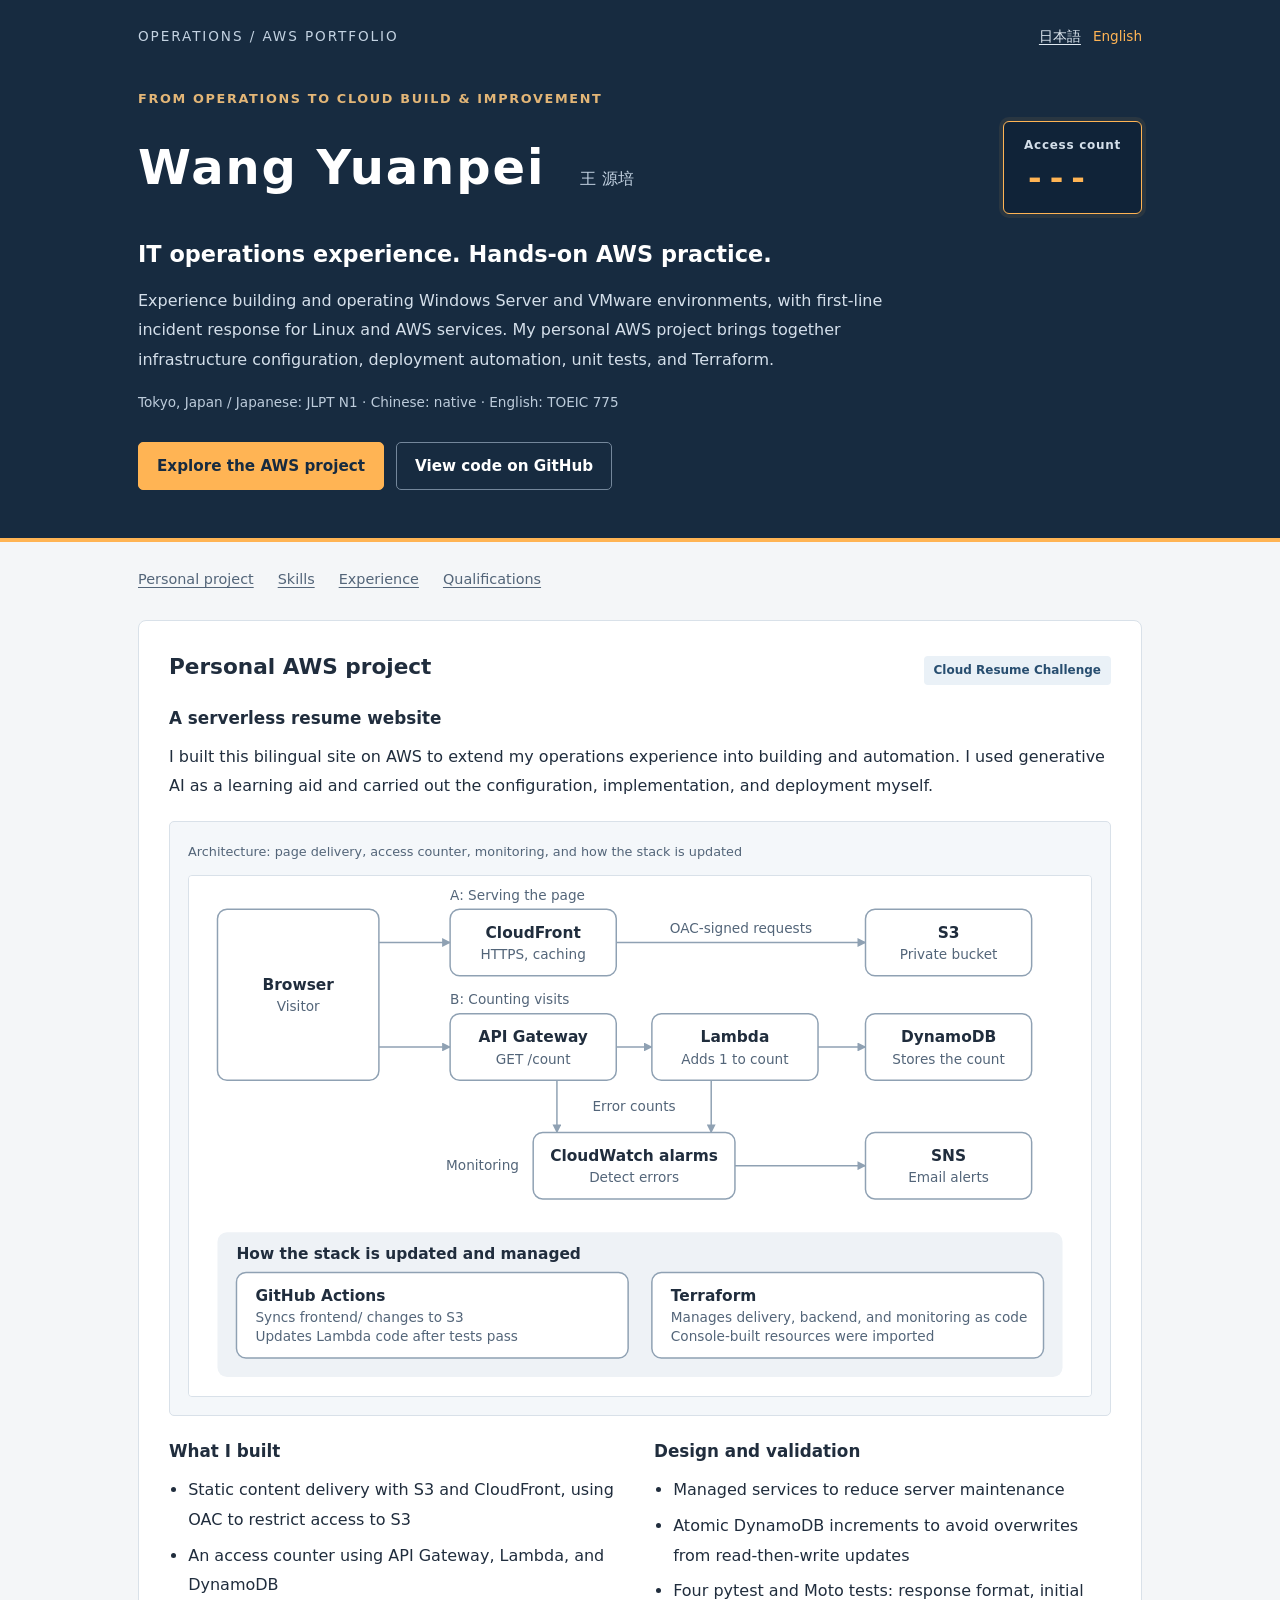
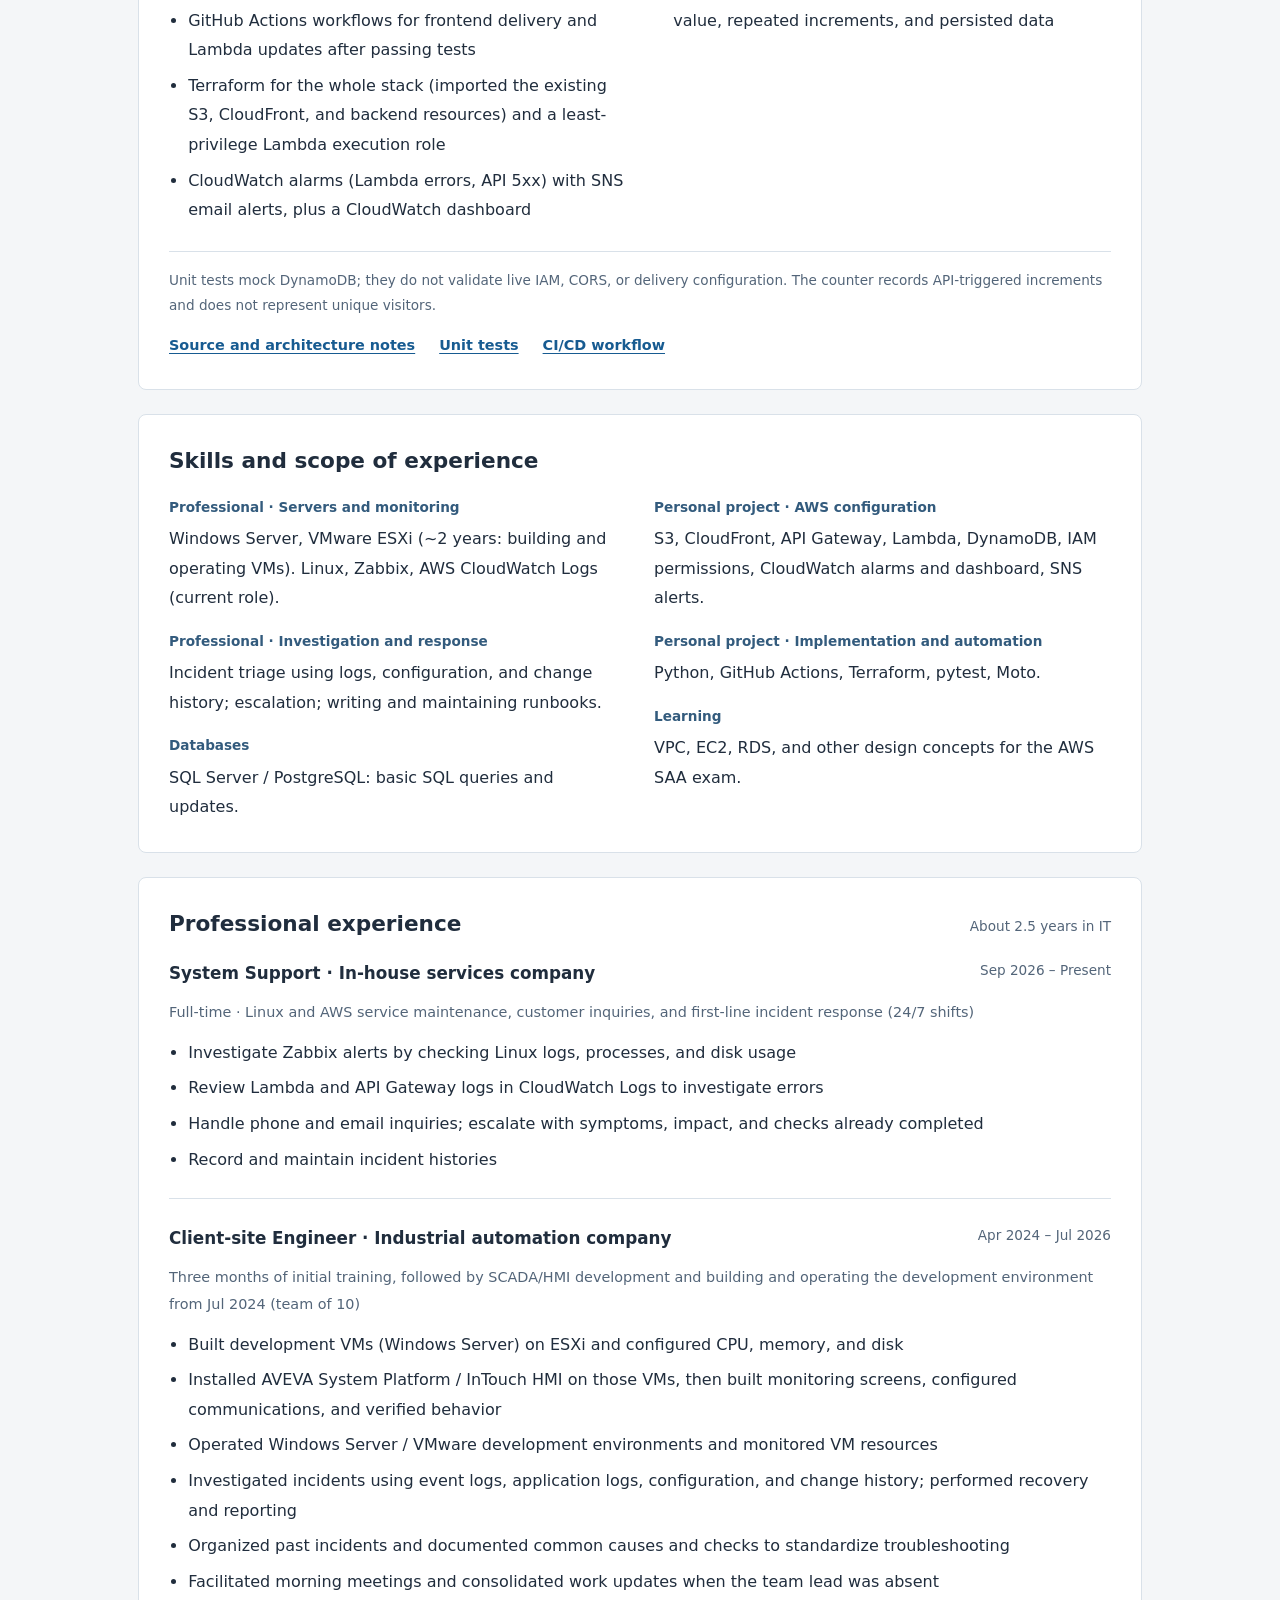
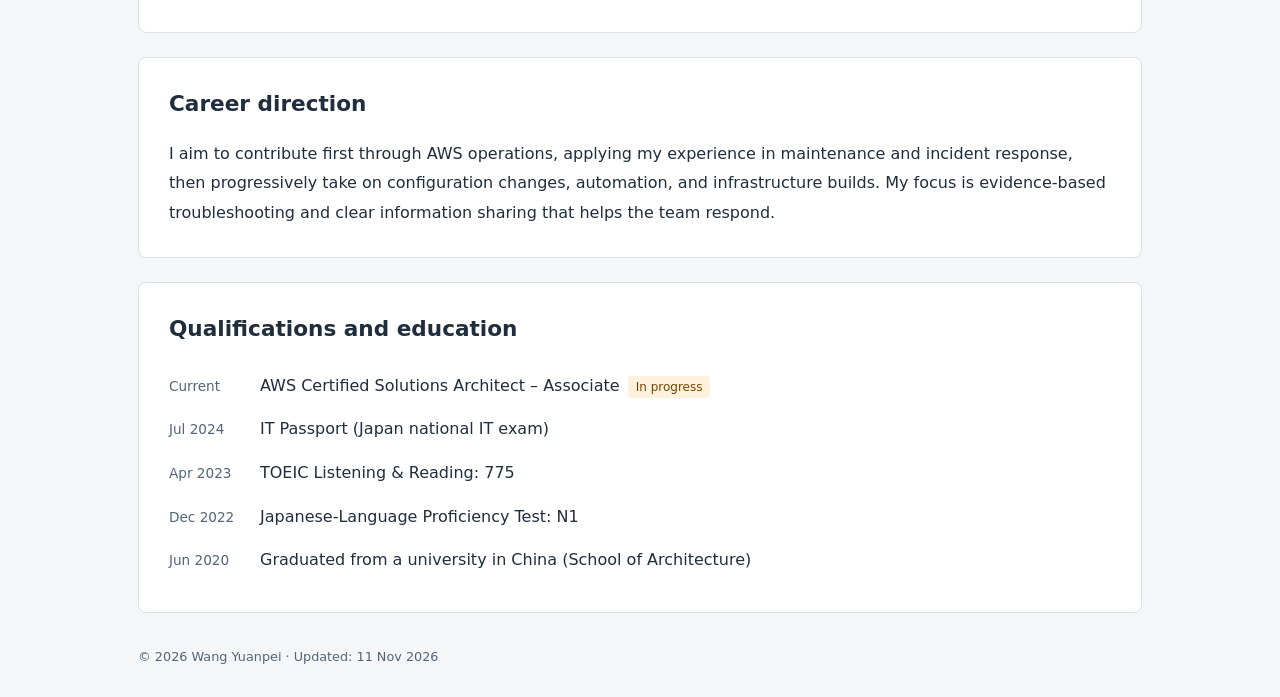
==== frontend/en.html @ d49724a9 "Align hero and meta text with VM build experience" ====
<!DOCTYPE html>
<html lang="en">
<head><meta charset="UTF-8"><meta name="viewport" content="width=device-width, initial-scale=1.0"><meta name="description" content="Wang Yuanpei: IT operations experience, first-line Linux and AWS incident response, and a personal AWS project with deployment automation and unit tests."><title>Wang Yuanpei | IT Operations &amp; AWS Portfolio</title><link rel="stylesheet" href="style.css"></head>
<body>
<a class="skip-link" href="#main">Skip to content</a>
<header class="hero"><div class="container">
<div class="topbar"><span class="brand">OPERATIONS / AWS PORTFOLIO</span><nav class="lang-switch" aria-label="Language"><a href="index.html" hreflang="ja" lang="ja">日本語</a><span aria-current="page">English</span></nav></div>
<p class="eyebrow">FROM OPERATIONS TO CLOUD BUILD &amp; IMPROVEMENT</p><div class="hero-identity"><h1>Wang Yuanpei <span class="name-en" lang="ja">王 源培</span></h1><div class="visitor-badge"><span class="visitor-label">Access count</span><span id="visitor-count" aria-live="polite">---</span></div></div>
<p class="hero-title">IT operations experience. Hands-on AWS practice.</p><p class="hero-description">Experience building and operating Windows Server and VMware environments, with first-line incident response for Linux and AWS services. My personal AWS project brings together infrastructure configuration, deployment automation, unit tests, and Terraform.</p><p class="hero-meta">Tokyo, Japan / Japanese: JLPT N1 · Chinese: native · English: TOEIC 775</p>
<div class="actions"><a class="button button-primary" href="#project">Explore the AWS project</a><a class="button" href="https://github.com/wangyuanpei8-del/cloud-resume-challenge">View code on GitHub</a></div>
</div></header>
<main id="main" class="container">
<nav class="section-nav" aria-label="On this page"><a href="#project">Personal project</a><a href="#skills">Skills</a><a href="#experience">Experience</a><a href="#qualifications">Qualifications</a></nav>
<section class="card" id="project" aria-labelledby="project-title">
<div class="section-heading"><h2 id="project-title">Personal AWS project</h2><span class="tag">Cloud Resume Challenge</span></div>
<h3>A serverless resume website</h3><p>I built this bilingual site on AWS to extend my operations experience into building and automation. I used generative AI as a learning aid and carried out the configuration, implementation, and deployment myself.</p>
<figure class="architecture"><figcaption>Architecture: page delivery, access counter, monitoring, and how the stack is updated</figcaption>
<img src="architecture-en.svg" width="760" height="438" alt="Architecture diagram. Browser to CloudFront, then through OAC to a private S3 bucket. Browser to API Gateway, Lambda, and DynamoDB. CloudWatch alarms watch API Gateway and Lambda error counts and SNS sends email alerts. GitHub Actions syncs the frontend and updates Lambda code; Terraform manages backend and monitoring configuration.">
<div class="flow"><span>Browser</span><b aria-hidden="true">→</b><span>CloudFront</span><b aria-hidden="true">→ OAC →</b><span>Private S3</span></div>
<div class="flow"><span>Browser</span><b aria-hidden="true">→</b><span>API Gateway</span><b aria-hidden="true">→</b><span>Lambda / Python</span><b aria-hidden="true">→</b><span>DynamoDB</span></div></figure>
<div class="project-grid"><div><h3>What I built</h3><ul><li>Static content delivery with S3 and CloudFront, using OAC to restrict access to S3</li><li>An access counter using API Gateway, Lambda, and DynamoDB</li><li>GitHub Actions workflows for frontend delivery and Lambda updates after passing tests</li><li>Terraform for the whole stack (imported the existing S3, CloudFront, and backend resources) and a least-privilege Lambda execution role</li><li>CloudWatch alarms (Lambda errors, API 5xx) with SNS email alerts, plus a CloudWatch dashboard</li></ul></div><div><h3>Design and validation</h3><ul><li>Managed services to reduce server maintenance</li><li>Atomic DynamoDB increments to avoid overwrites from read-then-write updates</li><li>Four pytest and Moto tests: response format, initial value, repeated increments, and persisted data</li></ul></div></div>
<div class="project-footer"><p class="note">Unit tests mock DynamoDB; they do not validate live IAM, CORS, or delivery configuration. The counter records API-triggered increments and does not represent unique visitors.</p><div class="project-links"><a href="https://github.com/wangyuanpei8-del/cloud-resume-challenge">Source and architecture notes</a><a href="https://github.com/wangyuanpei8-del/cloud-resume-challenge/blob/main/backend/tests/test_lambda_function.py">Unit tests</a><a href="https://github.com/wangyuanpei8-del/cloud-resume-challenge/blob/main/.github/workflows/backend.yml">CI/CD workflow</a></div></div>
</section>
<section class="card" id="skills" aria-labelledby="skills-title"><div class="section-heading"><h2 id="skills-title">Skills and scope of experience</h2></div><div class="skill-grid"><dl class="skills"><dt>Professional · Servers and monitoring</dt><dd>Windows Server, VMware ESXi (~2 years: building and operating VMs). Linux, Zabbix, AWS CloudWatch Logs (current role).</dd><dt>Professional · Investigation and response</dt><dd>Incident triage using logs, configuration, and change history; escalation; writing and maintaining runbooks.</dd><dt>Databases</dt><dd>SQL Server / PostgreSQL: basic SQL queries and updates.</dd></dl><dl class="skills"><dt>Personal project · AWS configuration</dt><dd>S3, CloudFront, API Gateway, Lambda, DynamoDB, IAM permissions, CloudWatch alarms and dashboard, SNS alerts.</dd><dt>Personal project · Implementation and automation</dt><dd>Python, GitHub Actions, Terraform, pytest, Moto.</dd><dt>Learning</dt><dd>VPC, EC2, RDS, and other design concepts for the AWS SAA exam.</dd></dl></div></section>
<section class="card" id="experience" aria-labelledby="experience-title"><div class="section-heading"><h2 id="experience-title">Professional experience</h2><span class="section-label">About 2.5 years in IT</span></div><article class="job"><div class="job-head"><h3>System Support · In-house services company</h3><span class="period">Sep 2026 – Present</span></div><p class="job-summary">Full-time · Linux and AWS service maintenance, customer inquiries, and first-line incident response (24/7 shifts)</p><ul><li>Investigate Zabbix alerts by checking Linux logs, processes, and disk usage</li><li>Review Lambda and API Gateway logs in CloudWatch Logs to investigate errors</li><li>Handle phone and email inquiries; escalate with symptoms, impact, and checks already completed</li><li>Record and maintain incident histories</li></ul></article><article class="job"><div class="job-head"><h3>Client-site Engineer · Industrial automation company</h3><span class="period">Apr 2024 – Jul 2026</span></div><p class="job-summary">Three months of initial training, followed by SCADA/HMI development and building and operating the development environment from Jul 2024 (team of 10)</p><ul><li>Built development VMs (Windows Server) on ESXi and configured CPU, memory, and disk</li><li>Installed AVEVA System Platform / InTouch HMI on those VMs, then built monitoring screens, configured communications, and verified behavior</li><li>Operated Windows Server / VMware development environments and monitored VM resources</li><li>Investigated incidents using event logs, application logs, configuration, and change history; performed recovery and reporting</li><li>Organized past incidents and documented common causes and checks to standardize troubleshooting</li><li>Facilitated morning meetings and consolidated work updates when the team lead was absent</li></ul></article></section>
<section class="card" aria-labelledby="direction-title"><div class="section-heading"><h2 id="direction-title">Career direction</h2></div><p>I aim to contribute first through AWS operations, applying my experience in maintenance and incident response, then progressively take on configuration changes, automation, and infrastructure builds. My focus is evidence-based troubleshooting and clear information sharing that helps the team respond.</p></section>
<section class="card" id="qualifications" aria-labelledby="qualifications-title"><div class="section-heading"><h2 id="qualifications-title">Qualifications and education</h2></div><ul class="certs"><li><span class="cert-date">Current</span><span>AWS Certified Solutions Architect – Associate<span class="badge">In progress</span></span></li><li><span class="cert-date">Jul 2024</span><span>IT Passport (Japan national IT exam)</span></li><li><span class="cert-date">Apr 2023</span><span>TOEIC Listening &amp; Reading: 775</span></li><li><span class="cert-date">Dec 2022</span><span>Japanese-Language Proficiency Test: N1</span></li><li><span class="cert-date">Jun 2020</span><span>Graduated from a university in China (School of Architecture)</span></li></ul></section>
</main>
<footer class="container footer"><span>© 2026 Wang Yuanpei · Updated: 11 Nov 2026</span></footer>
<script src="counter.js" defer></script>
</body></html>
---- frontend/style.css ----
:root {
  color-scheme:light;
  --ink:#202d3d;
  --muted:#536579;
  --paper:#f4f6f8;
  --line:#d9e1e9;
  --accent:#ffb454;
  --navy:#172b40;
}
* {
  box-sizing:border-box;
}
html {
  scroll-behavior:smooth;
}
body {
  margin:0;
  color:var(--ink);
  background:var(--paper);
  font-family:system-ui,-apple-system,BlinkMacSystemFont,"Noto Sans CJK JP","Yu Gothic",Meiryo,sans-serif;
  line-height:1.85;
}
a {
  color:#175b91;
  text-underline-offset:.2em;
}
a:hover {
  text-decoration-thickness:2px;
}
a:focus-visible {
  outline:3px solid #b46700;
  outline-offset:4px;
}
.container {
  max-width:1060px;
  margin:auto;
  padding:0 28px;
}
.skip-link {
  position:absolute;
  top:-80px;
  left:20px;
  z-index:2;
  background:white;
  padding:10px 16px;
}
.skip-link:focus {
  top:12px;
}
.hero {
  background:var(--navy);
  color:white;
  padding:24px 0 48px;
  border-bottom:4px solid var(--accent);
}
.topbar {
  display:flex;
  justify-content:space-between;
  align-items:center;
  gap:16px;
  margin-bottom:38px;
  font-size:.85rem;
}
.brand {
  letter-spacing:.14em;
  color:#c4d3e2;
}
.lang-switch {
  display:flex;
  gap:12px;
}
.lang-switch a {
  color:#e1eaf2;
}
.lang-switch [aria-current] {
  color:var(--accent);
}
.eyebrow {
  margin:0 0 10px;
  color:#e3b677;
  font-size:.8rem;
  font-weight:700;
  letter-spacing:.13em;
}
.hero h1 {
  margin:0;
  font-size:clamp(2rem,5vw,3rem);
  line-height:1.3;
  letter-spacing:.04em;
}
.hero-identity {
  display:flex;
  justify-content:space-between;
  align-items:center;
  flex-wrap:wrap;
  gap:20px 28px;
}
.name-en {
  display:inline-block;
  margin-left:16px;
  color:#c4d3e2;
  font-size:1rem;
  font-weight:400;
  letter-spacing:.02em;
}
.hero-title {
  font-size:clamp(1.1rem,3vw,1.4rem);
  font-weight:700;
  margin:20px 0 10px;
}
.hero-description {
  max-width:780px;
  color:#d4dfea;
  margin:0 0 16px;
}
.hero-meta {
  color:#bdccdb;
  font-size:.85rem;
}
.actions {
  display:flex;
  flex-wrap:wrap;
  gap:12px;
  margin-top:26px;
}
.button {
  display:inline-block;
  padding:9px 18px;
  border:1px solid #74879b;
  border-radius:5px;
  color:white;
  font-weight:650;
  font-size:.95rem;
  text-decoration:none;
}
.button:hover {
  background:#2a425b;
}
.button-primary {
  background:var(--accent);
  border-color:var(--accent);
  color:#172b40;
}
.button-primary:hover {
  background:#ffca88;
}
main.container {
  padding-top:24px;
}
.section-nav {
  display:flex;
  flex-wrap:wrap;
  gap:12px 24px;
  margin-bottom:28px;
  font-size:.9rem;
}
.section-nav a {
  color:var(--muted);
}
.card {
  background:white;
  border:1px solid var(--line);
  border-radius:8px;
  padding:30px;
  margin-bottom:24px;
  scroll-margin-top:20px;
}
.section-heading {
  display:flex;
  justify-content:space-between;
  align-items:baseline;
  flex-wrap:wrap;
  gap:8px;
  margin-bottom:18px;
}
h2 {
  font-size:1.35rem;
  margin:0;
  line-height:1.5;
}
h3 {
  font-size:1.05rem;
  margin:0 0 8px;
}
p {
  margin:0 0 12px;
}
p:last-child {
  margin-bottom:0;
}
.section-label,.period,.note {
  color:var(--muted);
  font-size:.85rem;
}
.tag {
  background:#eaf1f7;
  color:#284e70;
  padding:3px 10px;
  border-radius:4px;
  font-size:.75rem;
  font-weight:650;
}
.architecture {
  background:#f4f7fa;
  border:1px solid var(--line);
  border-radius:5px;
  padding:18px;
  margin:20px 0;
}
.architecture figcaption {
  font-size:.8rem;
  color:var(--muted);
  margin-bottom:12px;
}
.architecture img {
  display:block;
  width:100%;
  height:auto;
  border:1px solid var(--line);
  border-radius:4px;
}
.flow {
  display:none;
  flex-wrap:wrap;
  align-items:center;
  gap:8px;
  margin:8px 0;
  font-size:.85rem;
}
.flow span {
  background:white;
  border:1px solid #c7d4e0;
  padding:5px 10px;
  border-radius:4px;
}
.flow b {
  color:#6d7f91;
  font-weight:400;
}
.project-grid,.skill-grid {
  display:grid;
  grid-template-columns:1fr 1fr;
  gap:20px 28px;
}
.project-grid ul,.job ul {
  padding-left:1.2em;
  margin:0;
}
.project-grid li,.job li {
  margin-bottom:6px;
}
.project-footer {
  border-top:1px solid var(--line);
  padding-top:16px;
  margin-top:20px;
}
.project-links {
  display:flex;
  flex-wrap:wrap;
  gap:12px 24px;
  margin-top:14px;
  font-weight:650;
  font-size:.9rem;
}
.skills {
  margin:0;
}
.skills dt {
  font-weight:700;
  font-size:.85rem;
  color:#335b7d;
  margin-bottom:4px;
}
.skills dd {
  margin:0 0 16px;
}
.skills dd:last-child {
  margin-bottom:0;
}
.job+.job {
  border-top:1px solid var(--line);
  margin-top:24px;
  padding-top:24px;
}
.job-head {
  display:flex;
  justify-content:space-between;
  flex-wrap:wrap;
  gap:4px 18px;
}
.job-summary {
  color:var(--muted);
  font-size:.9rem;
  margin:2px 0 12px;
}
.certs {
  list-style:none;
  margin:0;
  padding:0;
}
.certs li {
  display:flex;
  align-items:baseline;
  gap:16px;
  padding:7px 0;
}
.cert-date {
  flex:0 0 75px;
  color:var(--muted);
  font-size:.85rem;
}
.badge {
  display:inline-block;
  margin-left:8px;
  background:#fff1db;
  color:#754500;
  border-radius:4px;
  padding:0 8px;
  font-size:.75rem;
}
.footer {
  padding-top:8px;
  padding-bottom:28px;
  color:var(--muted);
  font-size:.8rem;
}
.visitor-badge {
  display:grid;
  gap:2px;
  max-width:100%;
  padding:12px 20px;
  border:1px solid var(--accent);
  border-radius:6px;
  background:#102338;
  box-shadow:0 0 0 4px rgb(255 180 84 / 8%);
}
.visitor-label {
  color:#d4dfea;
  font-size:.75rem;
  font-weight:600;
  letter-spacing:.06em;
}
#visitor-count {
  color:var(--accent);
  font-family:ui-monospace,monospace;
  font-size:clamp(1.6rem,4vw,2.25rem);
  font-variant-numeric:tabular-nums;
  font-weight:700;
  line-height:1.2;
  overflow-wrap:anywhere;
}
@media(max-width:650px) {
  .container {
    padding:0 18px;
  }
  .hero {
    padding-bottom:32px;
  }
  .topbar {
    margin-bottom:26px;
  }
  .brand {
    font-size:.7rem;
    letter-spacing:.06em;
  }
  .name-en {
    display:block;
    margin:8px 0 0;
  }
  .card {
    padding:22px 18px;
  }
  .project-grid,.skill-grid {
    grid-template-columns:1fr;
    gap:18px;
  }
  .certs li {
    gap:10px;
  }
  .cert-date {
    flex-basis:65px;
  }
  .architecture {
    padding:12px;
    margin-left:0;
    margin-right:0;
  }
  .architecture img {
    display:none;
  }
  .flow {
    display:flex;
    font-size:.75rem;
    gap:5px;
  }
  .flow span {
    padding:4px 7px;
  }
}
@media(prefers-reduced-motion:reduce) {
  html {
    scroll-behavior:auto;
  }
}
@media print {
  body {
    background:white;
    font-size:10pt;
  }
  .hero {
    background:white;
    color:var(--ink);
    padding:10px 0 20px;
  }
  .hero-description,.hero-meta,.name-en,.eyebrow {
    color:var(--muted);
  }
  .topbar,.actions,.section-nav,.visitor-badge,.skip-link {
    display:none;
  }
  .card {
    border-radius:0;
    padding:16px 0;
    border-width:0 0 1px;
  }
  h2,h3,.section-heading {
    break-after:avoid;
  }
  .job,.project-grid>div,.skill-grid>dl {
    break-inside:avoid;
  }
}
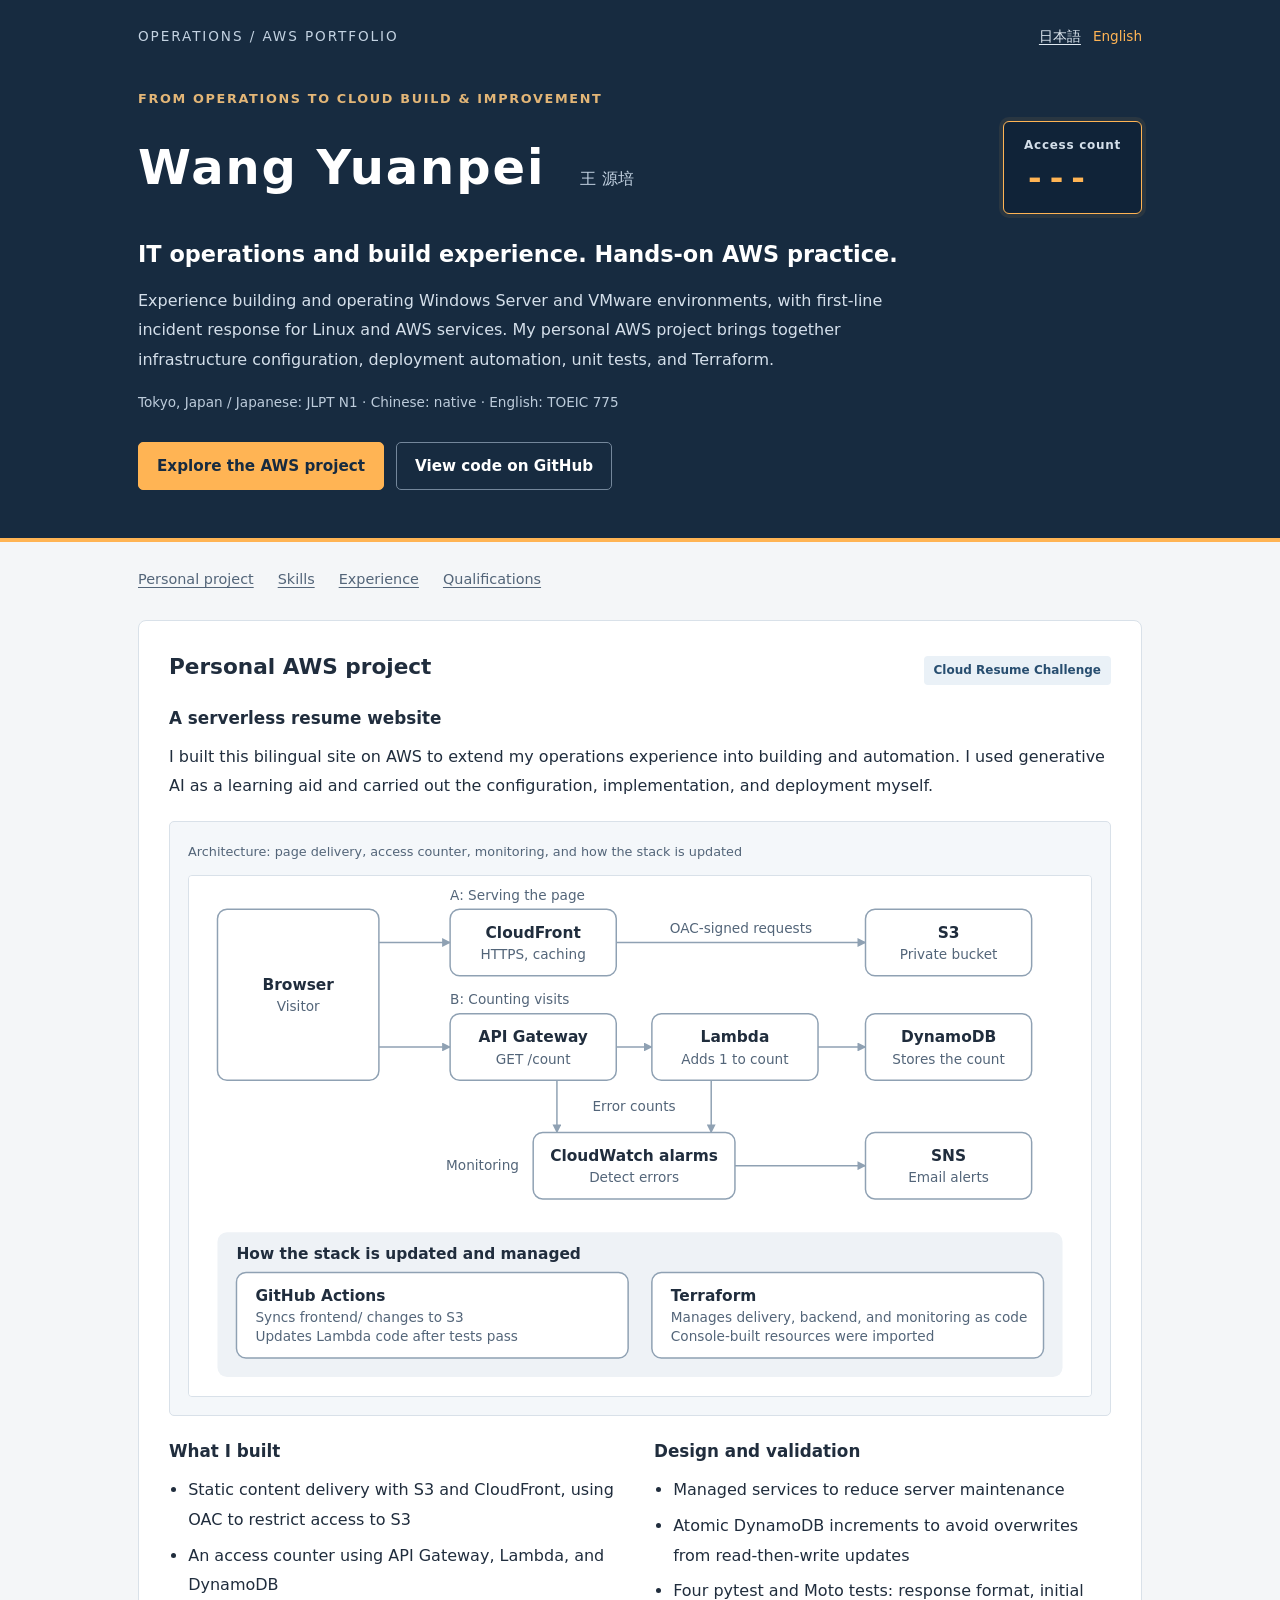
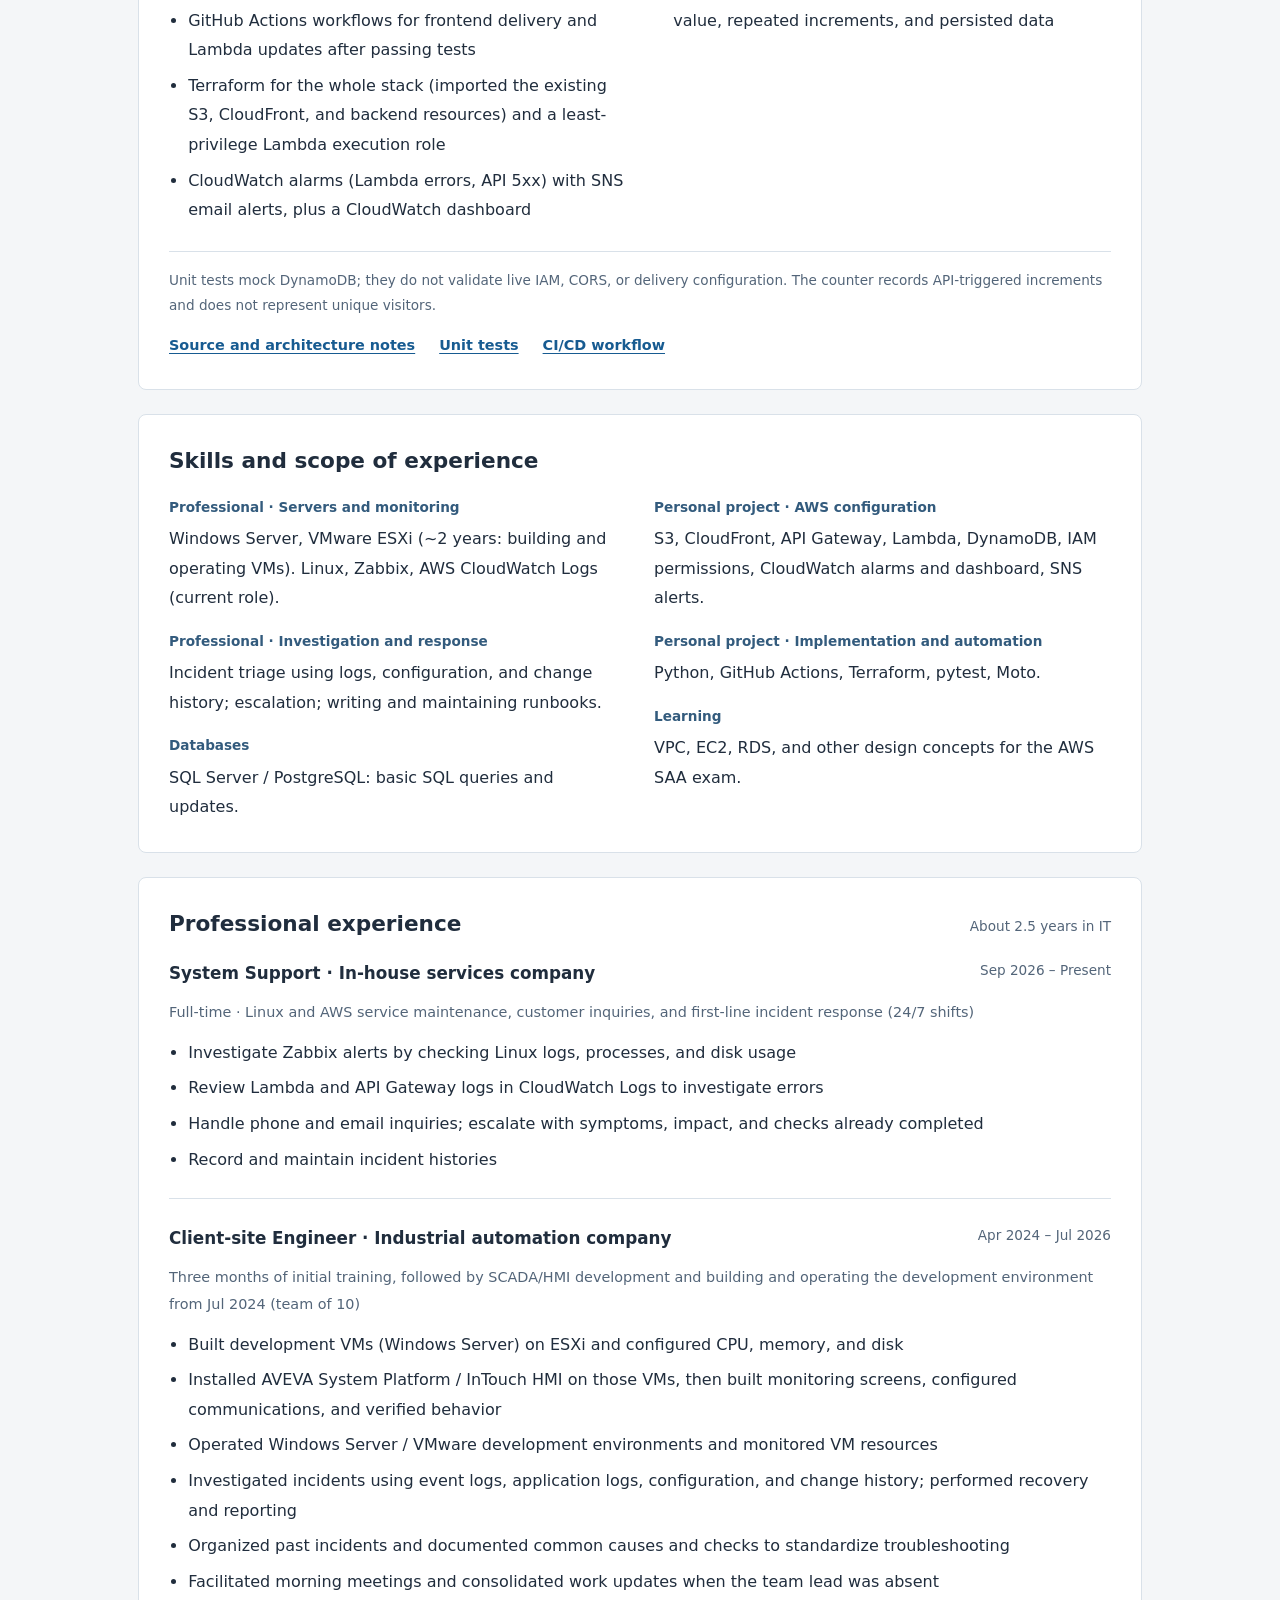
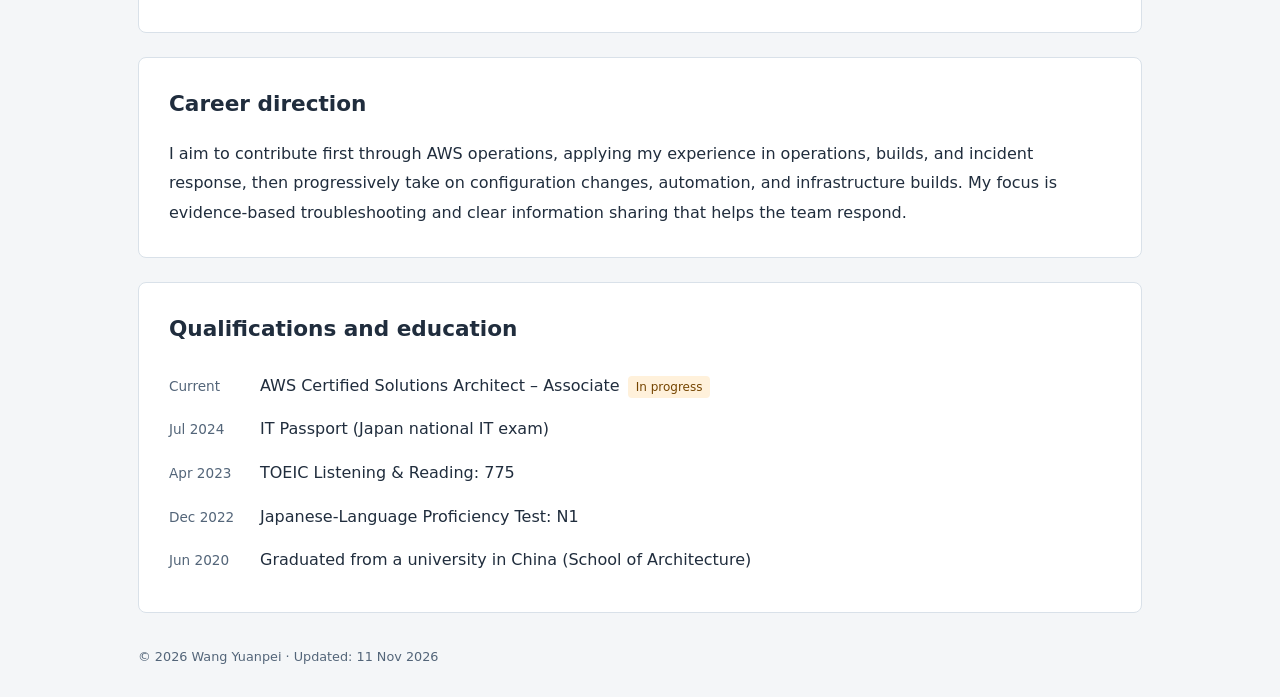
==== commit 24a9a5ba: "docs: unify 運用保守・構築・障害対応 wording on site and README" ====
--- a/frontend/en.html
+++ b/frontend/en.html
@@ -6,7 +6,7 @@
 <header class="hero"><div class="container">
 <div class="topbar"><span class="brand">OPERATIONS / AWS PORTFOLIO</span><nav class="lang-switch" aria-label="Language"><a href="index.html" hreflang="ja" lang="ja">日本語</a><span aria-current="page">English</span></nav></div>
 <p class="eyebrow">FROM OPERATIONS TO CLOUD BUILD &amp; IMPROVEMENT</p><div class="hero-identity"><h1>Wang Yuanpei <span class="name-en" lang="ja">王 源培</span></h1><div class="visitor-badge"><span class="visitor-label">Access count</span><span id="visitor-count" aria-live="polite">---</span></div></div>
-<p class="hero-title">IT operations experience. Hands-on AWS practice.</p><p class="hero-description">Experience building and operating Windows Server and VMware environments, with first-line incident response for Linux and AWS services. My personal AWS project brings together infrastructure configuration, deployment automation, unit tests, and Terraform.</p><p class="hero-meta">Tokyo, Japan / Japanese: JLPT N1 · Chinese: native · English: TOEIC 775</p>
+<p class="hero-title">IT operations and build experience. Hands-on AWS practice.</p><p class="hero-description">Experience building and operating Windows Server and VMware environments, with first-line incident response for Linux and AWS services. My personal AWS project brings together infrastructure configuration, deployment automation, unit tests, and Terraform.</p><p class="hero-meta">Tokyo, Japan / Japanese: JLPT N1 · Chinese: native · English: TOEIC 775</p>
 <div class="actions"><a class="button button-primary" href="#project">Explore the AWS project</a><a class="button" href="https://github.com/wangyuanpei8-del/cloud-resume-challenge">View code on GitHub</a></div>
 </div></header>
 <main id="main" class="container">
@@ -23,7 +23,7 @@
 </section>
 <section class="card" id="skills" aria-labelledby="skills-title"><div class="section-heading"><h2 id="skills-title">Skills and scope of experience</h2></div><div class="skill-grid"><dl class="skills"><dt>Professional · Servers and monitoring</dt><dd>Windows Server, VMware ESXi (~2 years: building and operating VMs). Linux, Zabbix, AWS CloudWatch Logs (current role).</dd><dt>Professional · Investigation and response</dt><dd>Incident triage using logs, configuration, and change history; escalation; writing and maintaining runbooks.</dd><dt>Databases</dt><dd>SQL Server / PostgreSQL: basic SQL queries and updates.</dd></dl><dl class="skills"><dt>Personal project · AWS configuration</dt><dd>S3, CloudFront, API Gateway, Lambda, DynamoDB, IAM permissions, CloudWatch alarms and dashboard, SNS alerts.</dd><dt>Personal project · Implementation and automation</dt><dd>Python, GitHub Actions, Terraform, pytest, Moto.</dd><dt>Learning</dt><dd>VPC, EC2, RDS, and other design concepts for the AWS SAA exam.</dd></dl></div></section>
 <section class="card" id="experience" aria-labelledby="experience-title"><div class="section-heading"><h2 id="experience-title">Professional experience</h2><span class="section-label">About 2.5 years in IT</span></div><article class="job"><div class="job-head"><h3>System Support · In-house services company</h3><span class="period">Sep 2026 – Present</span></div><p class="job-summary">Full-time · Linux and AWS service maintenance, customer inquiries, and first-line incident response (24/7 shifts)</p><ul><li>Investigate Zabbix alerts by checking Linux logs, processes, and disk usage</li><li>Review Lambda and API Gateway logs in CloudWatch Logs to investigate errors</li><li>Handle phone and email inquiries; escalate with symptoms, impact, and checks already completed</li><li>Record and maintain incident histories</li></ul></article><article class="job"><div class="job-head"><h3>Client-site Engineer · Industrial automation company</h3><span class="period">Apr 2024 – Jul 2026</span></div><p class="job-summary">Three months of initial training, followed by SCADA/HMI development and building and operating the development environment from Jul 2024 (team of 10)</p><ul><li>Built development VMs (Windows Server) on ESXi and configured CPU, memory, and disk</li><li>Installed AVEVA System Platform / InTouch HMI on those VMs, then built monitoring screens, configured communications, and verified behavior</li><li>Operated Windows Server / VMware development environments and monitored VM resources</li><li>Investigated incidents using event logs, application logs, configuration, and change history; performed recovery and reporting</li><li>Organized past incidents and documented common causes and checks to standardize troubleshooting</li><li>Facilitated morning meetings and consolidated work updates when the team lead was absent</li></ul></article></section>
-<section class="card" aria-labelledby="direction-title"><div class="section-heading"><h2 id="direction-title">Career direction</h2></div><p>I aim to contribute first through AWS operations, applying my experience in maintenance and incident response, then progressively take on configuration changes, automation, and infrastructure builds. My focus is evidence-based troubleshooting and clear information sharing that helps the team respond.</p></section>
+<section class="card" aria-labelledby="direction-title"><div class="section-heading"><h2 id="direction-title">Career direction</h2></div><p>I aim to contribute first through AWS operations, applying my experience in operations, builds, and incident response, then progressively take on configuration changes, automation, and infrastructure builds. My focus is evidence-based troubleshooting and clear information sharing that helps the team respond.</p></section>
 <section class="card" id="qualifications" aria-labelledby="qualifications-title"><div class="section-heading"><h2 id="qualifications-title">Qualifications and education</h2></div><ul class="certs"><li><span class="cert-date">Current</span><span>AWS Certified Solutions Architect – Associate<span class="badge">In progress</span></span></li><li><span class="cert-date">Jul 2024</span><span>IT Passport (Japan national IT exam)</span></li><li><span class="cert-date">Apr 2023</span><span>TOEIC Listening &amp; Reading: 775</span></li><li><span class="cert-date">Dec 2022</span><span>Japanese-Language Proficiency Test: N1</span></li><li><span class="cert-date">Jun 2020</span><span>Graduated from a university in China (School of Architecture)</span></li></ul></section>
 </main>
 <footer class="container footer"><span>© 2026 Wang Yuanpei · Updated: 11 Nov 2026</span></footer>
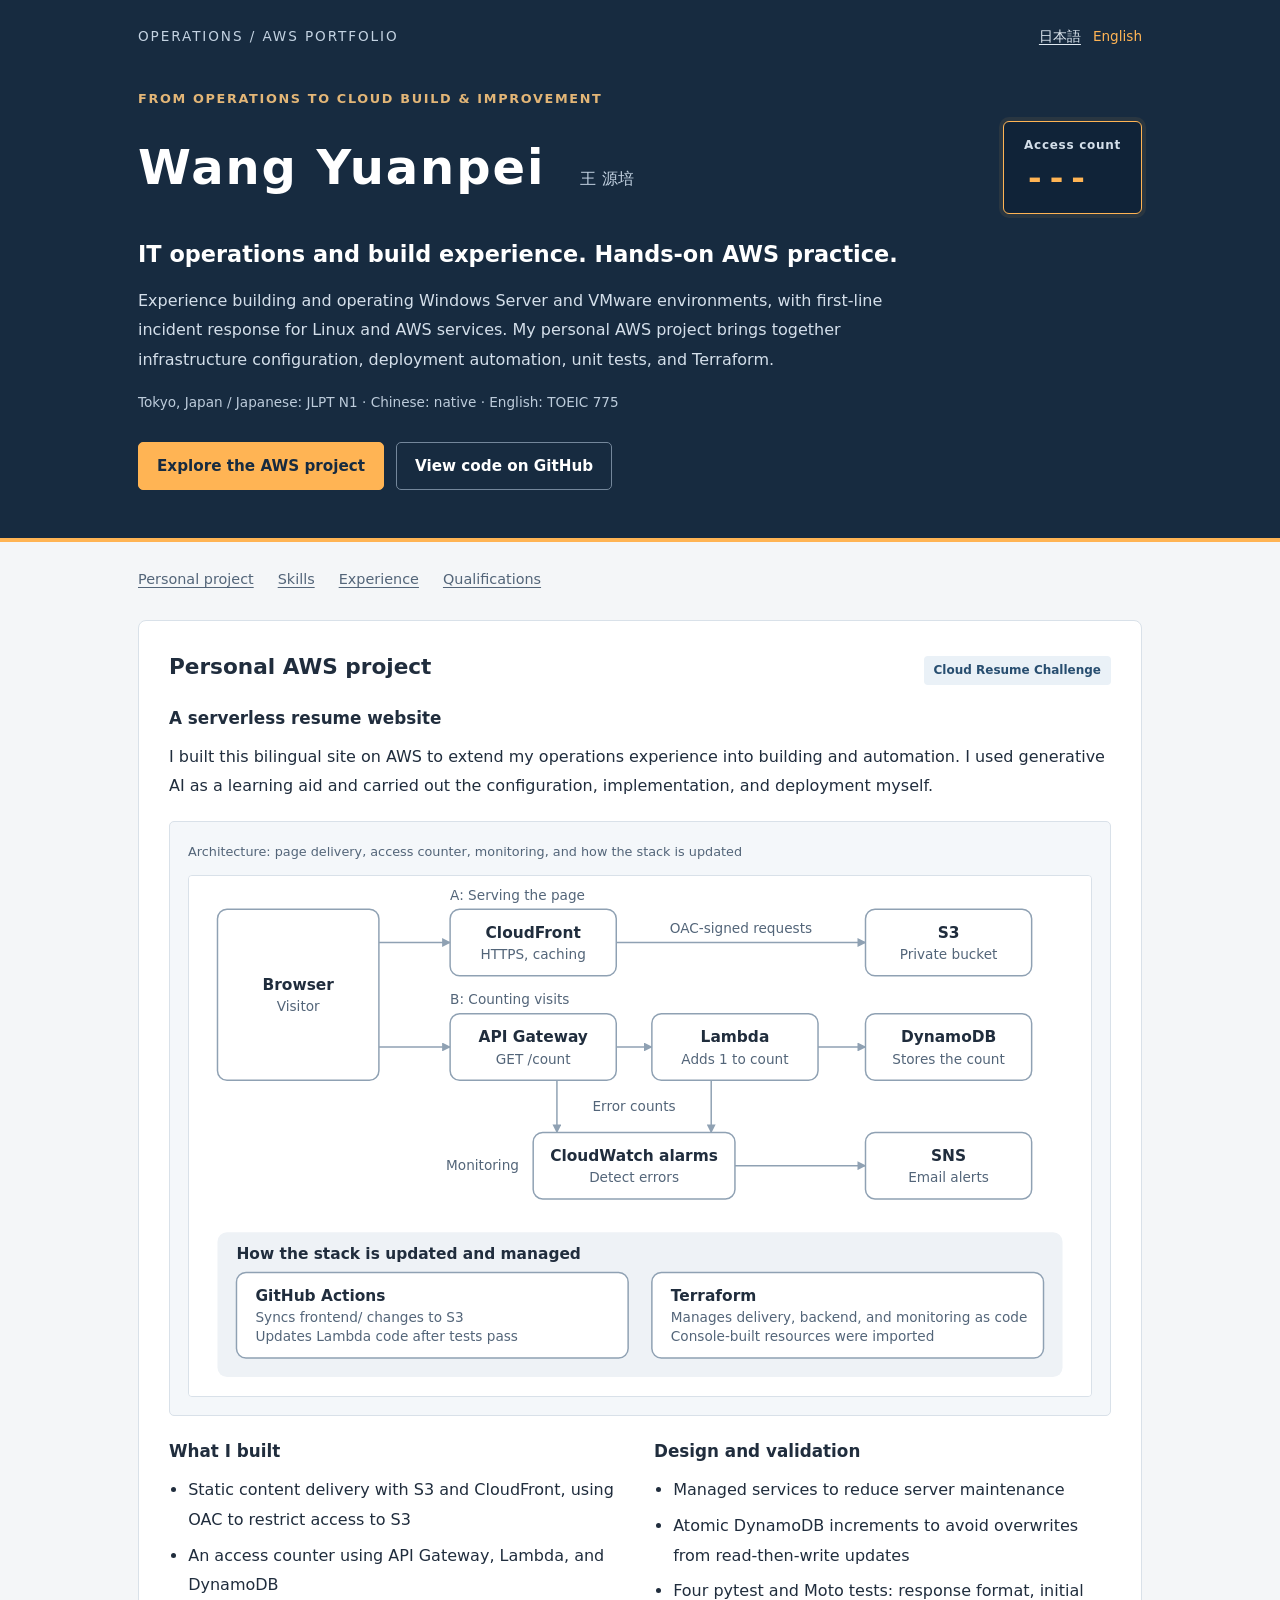
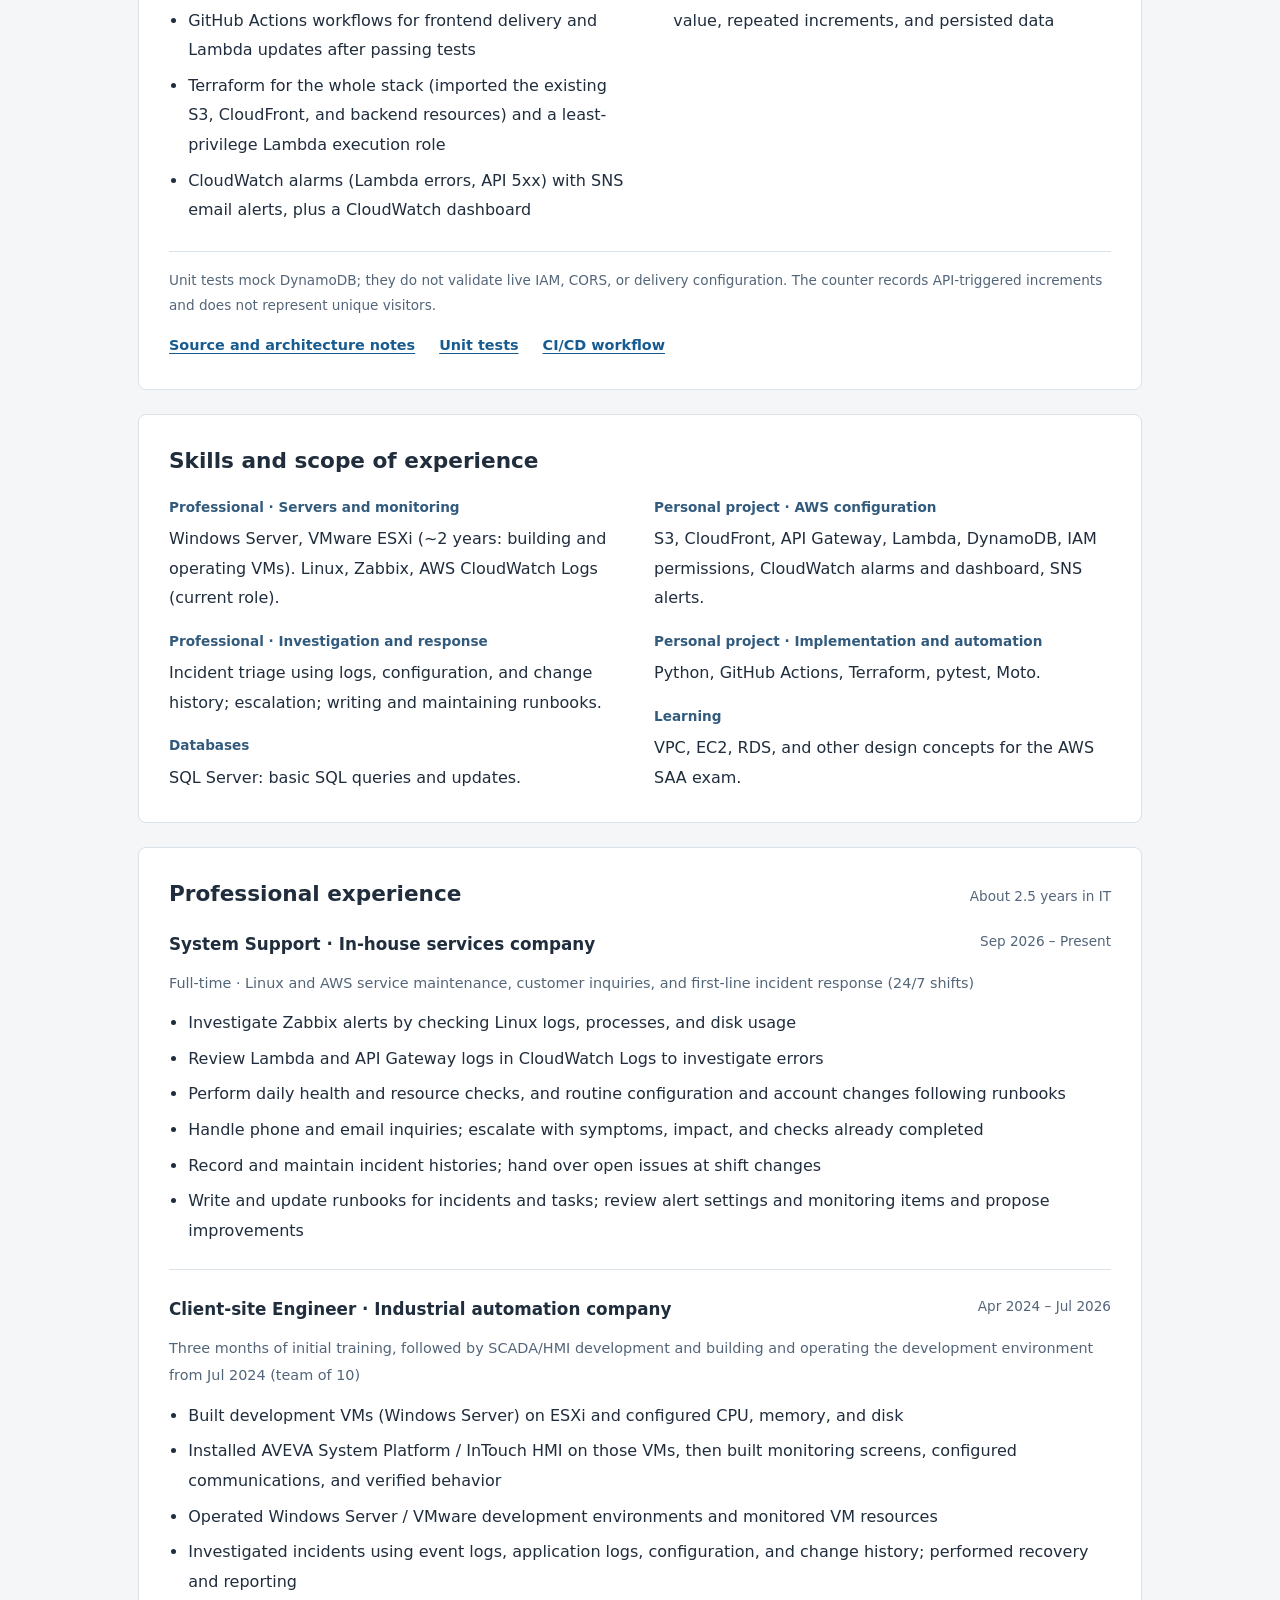
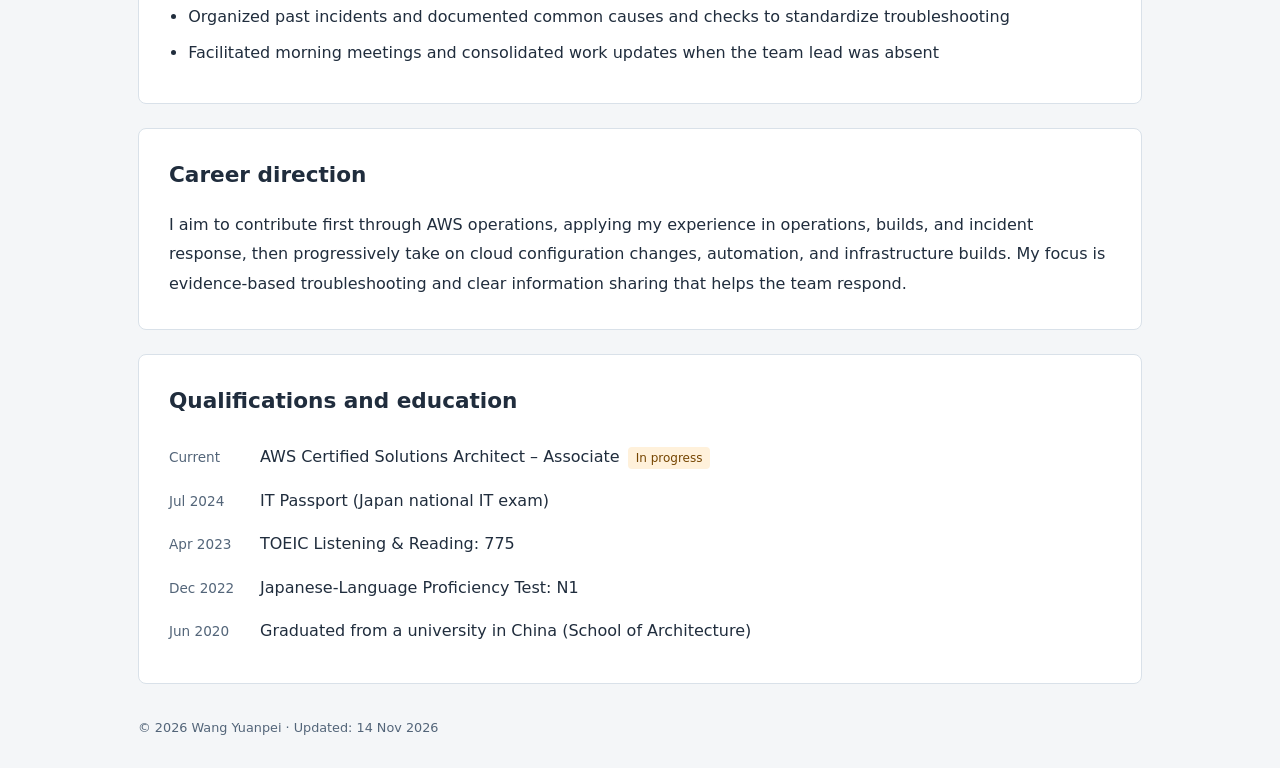
==== commit 3625c9c4: "docs: add current job duties, drop PostgreSQL, refresh dates" ====
--- a/frontend/en.html
+++ b/frontend/en.html
@@ -21,11 +21,11 @@
 <div class="project-grid"><div><h3>What I built</h3><ul><li>Static content delivery with S3 and CloudFront, using OAC to restrict access to S3</li><li>An access counter using API Gateway, Lambda, and DynamoDB</li><li>GitHub Actions workflows for frontend delivery and Lambda updates after passing tests</li><li>Terraform for the whole stack (imported the existing S3, CloudFront, and backend resources) and a least-privilege Lambda execution role</li><li>CloudWatch alarms (Lambda errors, API 5xx) with SNS email alerts, plus a CloudWatch dashboard</li></ul></div><div><h3>Design and validation</h3><ul><li>Managed services to reduce server maintenance</li><li>Atomic DynamoDB increments to avoid overwrites from read-then-write updates</li><li>Four pytest and Moto tests: response format, initial value, repeated increments, and persisted data</li></ul></div></div>
 <div class="project-footer"><p class="note">Unit tests mock DynamoDB; they do not validate live IAM, CORS, or delivery configuration. The counter records API-triggered increments and does not represent unique visitors.</p><div class="project-links"><a href="https://github.com/wangyuanpei8-del/cloud-resume-challenge">Source and architecture notes</a><a href="https://github.com/wangyuanpei8-del/cloud-resume-challenge/blob/main/backend/tests/test_lambda_function.py">Unit tests</a><a href="https://github.com/wangyuanpei8-del/cloud-resume-challenge/blob/main/.github/workflows/backend.yml">CI/CD workflow</a></div></div>
 </section>
-<section class="card" id="skills" aria-labelledby="skills-title"><div class="section-heading"><h2 id="skills-title">Skills and scope of experience</h2></div><div class="skill-grid"><dl class="skills"><dt>Professional · Servers and monitoring</dt><dd>Windows Server, VMware ESXi (~2 years: building and operating VMs). Linux, Zabbix, AWS CloudWatch Logs (current role).</dd><dt>Professional · Investigation and response</dt><dd>Incident triage using logs, configuration, and change history; escalation; writing and maintaining runbooks.</dd><dt>Databases</dt><dd>SQL Server / PostgreSQL: basic SQL queries and updates.</dd></dl><dl class="skills"><dt>Personal project · AWS configuration</dt><dd>S3, CloudFront, API Gateway, Lambda, DynamoDB, IAM permissions, CloudWatch alarms and dashboard, SNS alerts.</dd><dt>Personal project · Implementation and automation</dt><dd>Python, GitHub Actions, Terraform, pytest, Moto.</dd><dt>Learning</dt><dd>VPC, EC2, RDS, and other design concepts for the AWS SAA exam.</dd></dl></div></section>
-<section class="card" id="experience" aria-labelledby="experience-title"><div class="section-heading"><h2 id="experience-title">Professional experience</h2><span class="section-label">About 2.5 years in IT</span></div><article class="job"><div class="job-head"><h3>System Support · In-house services company</h3><span class="period">Sep 2026 – Present</span></div><p class="job-summary">Full-time · Linux and AWS service maintenance, customer inquiries, and first-line incident response (24/7 shifts)</p><ul><li>Investigate Zabbix alerts by checking Linux logs, processes, and disk usage</li><li>Review Lambda and API Gateway logs in CloudWatch Logs to investigate errors</li><li>Handle phone and email inquiries; escalate with symptoms, impact, and checks already completed</li><li>Record and maintain incident histories</li></ul></article><article class="job"><div class="job-head"><h3>Client-site Engineer · Industrial automation company</h3><span class="period">Apr 2024 – Jul 2026</span></div><p class="job-summary">Three months of initial training, followed by SCADA/HMI development and building and operating the development environment from Jul 2024 (team of 10)</p><ul><li>Built development VMs (Windows Server) on ESXi and configured CPU, memory, and disk</li><li>Installed AVEVA System Platform / InTouch HMI on those VMs, then built monitoring screens, configured communications, and verified behavior</li><li>Operated Windows Server / VMware development environments and monitored VM resources</li><li>Investigated incidents using event logs, application logs, configuration, and change history; performed recovery and reporting</li><li>Organized past incidents and documented common causes and checks to standardize troubleshooting</li><li>Facilitated morning meetings and consolidated work updates when the team lead was absent</li></ul></article></section>
-<section class="card" aria-labelledby="direction-title"><div class="section-heading"><h2 id="direction-title">Career direction</h2></div><p>I aim to contribute first through AWS operations, applying my experience in operations, builds, and incident response, then progressively take on configuration changes, automation, and infrastructure builds. My focus is evidence-based troubleshooting and clear information sharing that helps the team respond.</p></section>
+<section class="card" id="skills" aria-labelledby="skills-title"><div class="section-heading"><h2 id="skills-title">Skills and scope of experience</h2></div><div class="skill-grid"><dl class="skills"><dt>Professional · Servers and monitoring</dt><dd>Windows Server, VMware ESXi (~2 years: building and operating VMs). Linux, Zabbix, AWS CloudWatch Logs (current role).</dd><dt>Professional · Investigation and response</dt><dd>Incident triage using logs, configuration, and change history; escalation; writing and maintaining runbooks.</dd><dt>Databases</dt><dd>SQL Server: basic SQL queries and updates.</dd></dl><dl class="skills"><dt>Personal project · AWS configuration</dt><dd>S3, CloudFront, API Gateway, Lambda, DynamoDB, IAM permissions, CloudWatch alarms and dashboard, SNS alerts.</dd><dt>Personal project · Implementation and automation</dt><dd>Python, GitHub Actions, Terraform, pytest, Moto.</dd><dt>Learning</dt><dd>VPC, EC2, RDS, and other design concepts for the AWS SAA exam.</dd></dl></div></section>
+<section class="card" id="experience" aria-labelledby="experience-title"><div class="section-heading"><h2 id="experience-title">Professional experience</h2><span class="section-label">About 2.5 years in IT</span></div><article class="job"><div class="job-head"><h3>System Support · In-house services company</h3><span class="period">Sep 2026 – Present</span></div><p class="job-summary">Full-time · Linux and AWS service maintenance, customer inquiries, and first-line incident response (24/7 shifts)</p><ul><li>Investigate Zabbix alerts by checking Linux logs, processes, and disk usage</li><li>Review Lambda and API Gateway logs in CloudWatch Logs to investigate errors</li><li>Perform daily health and resource checks, and routine configuration and account changes following runbooks</li><li>Handle phone and email inquiries; escalate with symptoms, impact, and checks already completed</li><li>Record and maintain incident histories; hand over open issues at shift changes</li><li>Write and update runbooks for incidents and tasks; review alert settings and monitoring items and propose improvements</li></ul></article><article class="job"><div class="job-head"><h3>Client-site Engineer · Industrial automation company</h3><span class="period">Apr 2024 – Jul 2026</span></div><p class="job-summary">Three months of initial training, followed by SCADA/HMI development and building and operating the development environment from Jul 2024 (team of 10)</p><ul><li>Built development VMs (Windows Server) on ESXi and configured CPU, memory, and disk</li><li>Installed AVEVA System Platform / InTouch HMI on those VMs, then built monitoring screens, configured communications, and verified behavior</li><li>Operated Windows Server / VMware development environments and monitored VM resources</li><li>Investigated incidents using event logs, application logs, configuration, and change history; performed recovery and reporting</li><li>Organized past incidents and documented common causes and checks to standardize troubleshooting</li><li>Facilitated morning meetings and consolidated work updates when the team lead was absent</li></ul></article></section>
+<section class="card" aria-labelledby="direction-title"><div class="section-heading"><h2 id="direction-title">Career direction</h2></div><p>I aim to contribute first through AWS operations, applying my experience in operations, builds, and incident response, then progressively take on cloud configuration changes, automation, and infrastructure builds. My focus is evidence-based troubleshooting and clear information sharing that helps the team respond.</p></section>
 <section class="card" id="qualifications" aria-labelledby="qualifications-title"><div class="section-heading"><h2 id="qualifications-title">Qualifications and education</h2></div><ul class="certs"><li><span class="cert-date">Current</span><span>AWS Certified Solutions Architect – Associate<span class="badge">In progress</span></span></li><li><span class="cert-date">Jul 2024</span><span>IT Passport (Japan national IT exam)</span></li><li><span class="cert-date">Apr 2023</span><span>TOEIC Listening &amp; Reading: 775</span></li><li><span class="cert-date">Dec 2022</span><span>Japanese-Language Proficiency Test: N1</span></li><li><span class="cert-date">Jun 2020</span><span>Graduated from a university in China (School of Architecture)</span></li></ul></section>
 </main>
-<footer class="container footer"><span>© 2026 Wang Yuanpei · Updated: 11 Nov 2026</span></footer>
+<footer class="container footer"><span>© 2026 Wang Yuanpei · Updated: 14 Nov 2026</span></footer>
 <script src="counter.js" defer></script>
 </body></html>
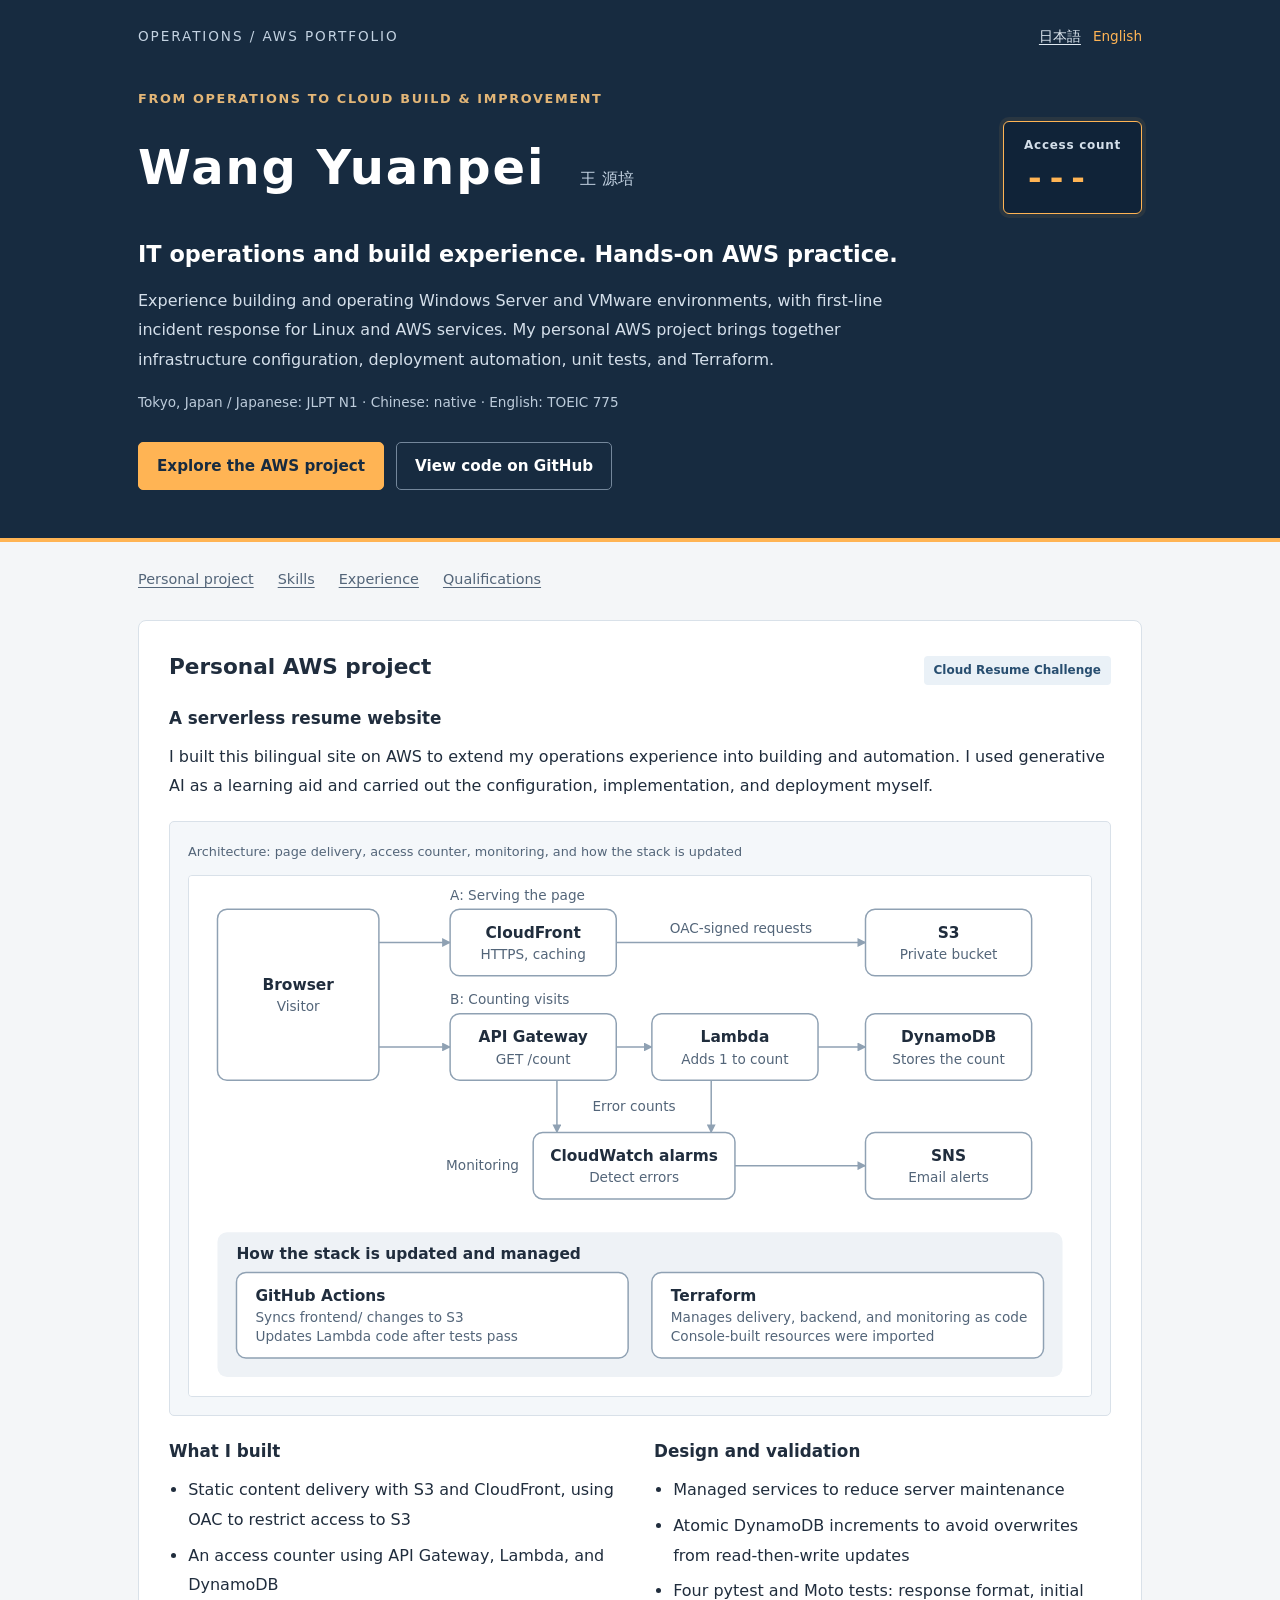
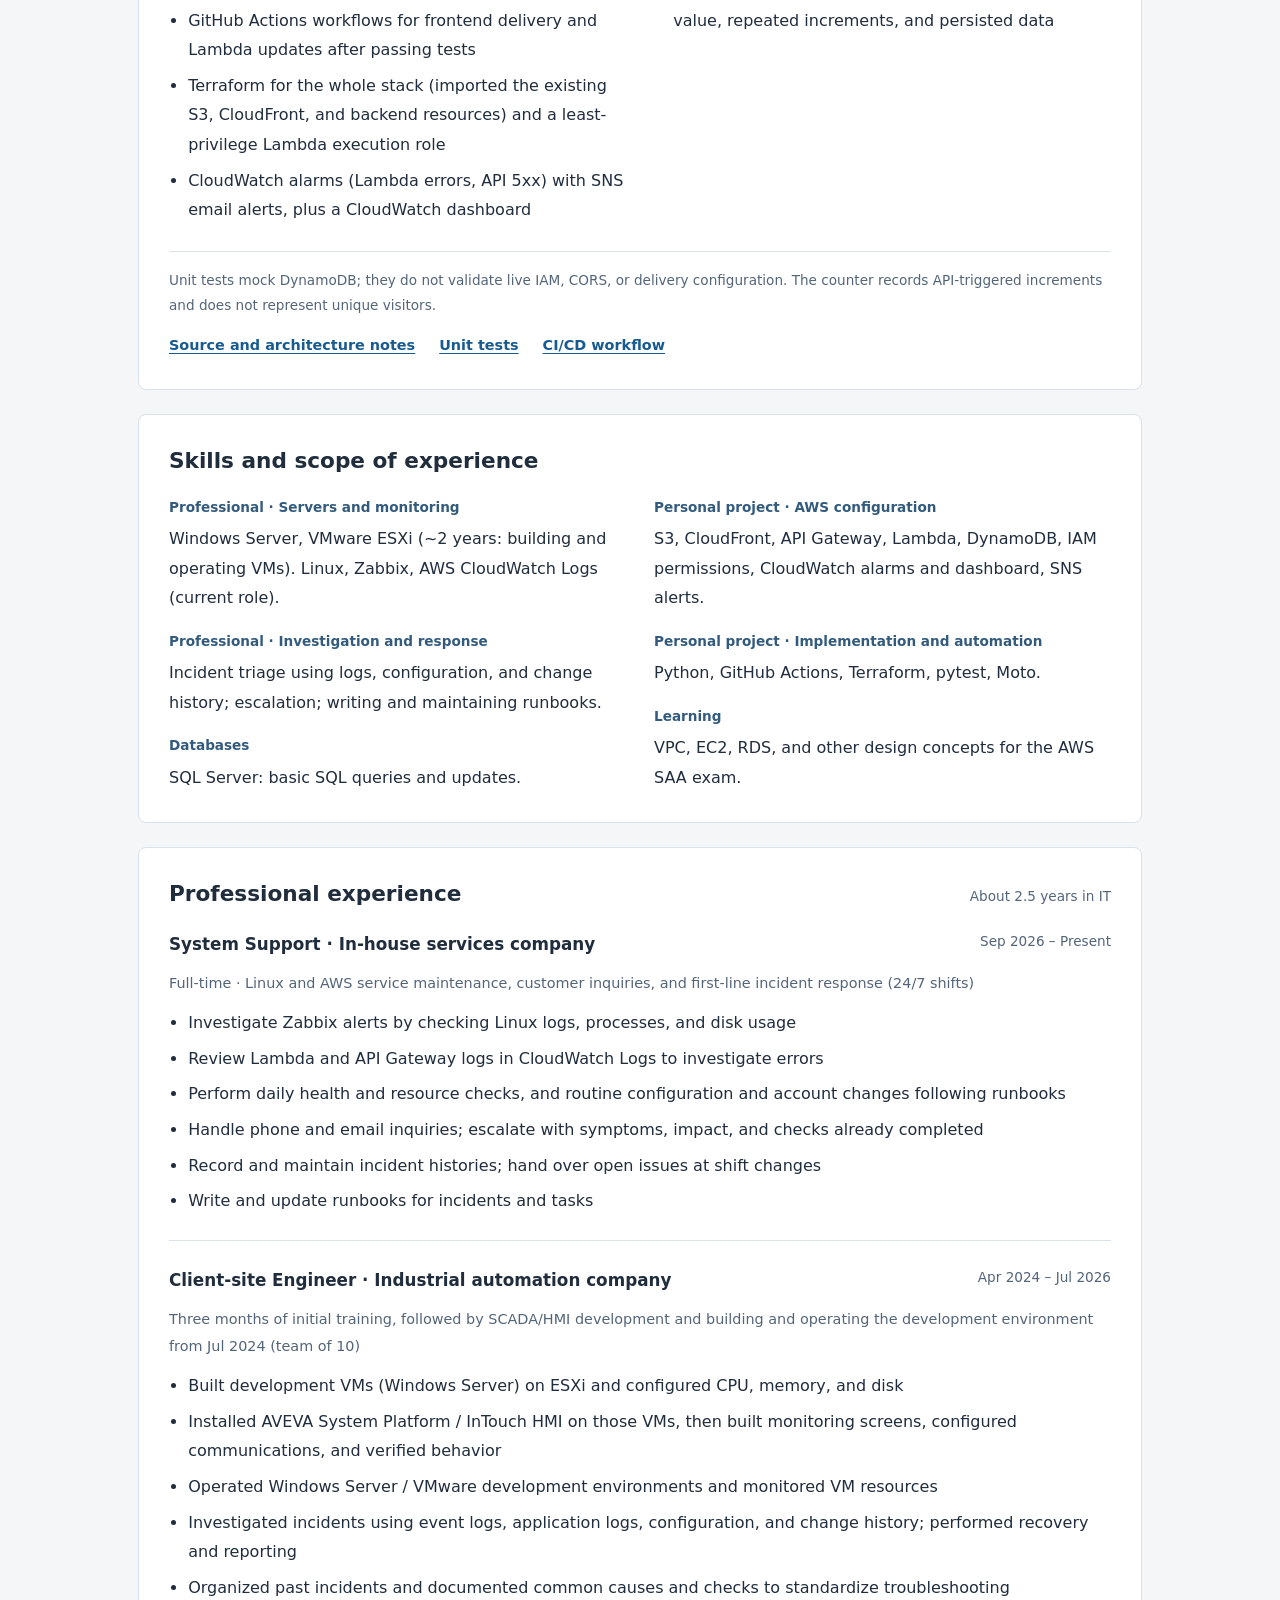
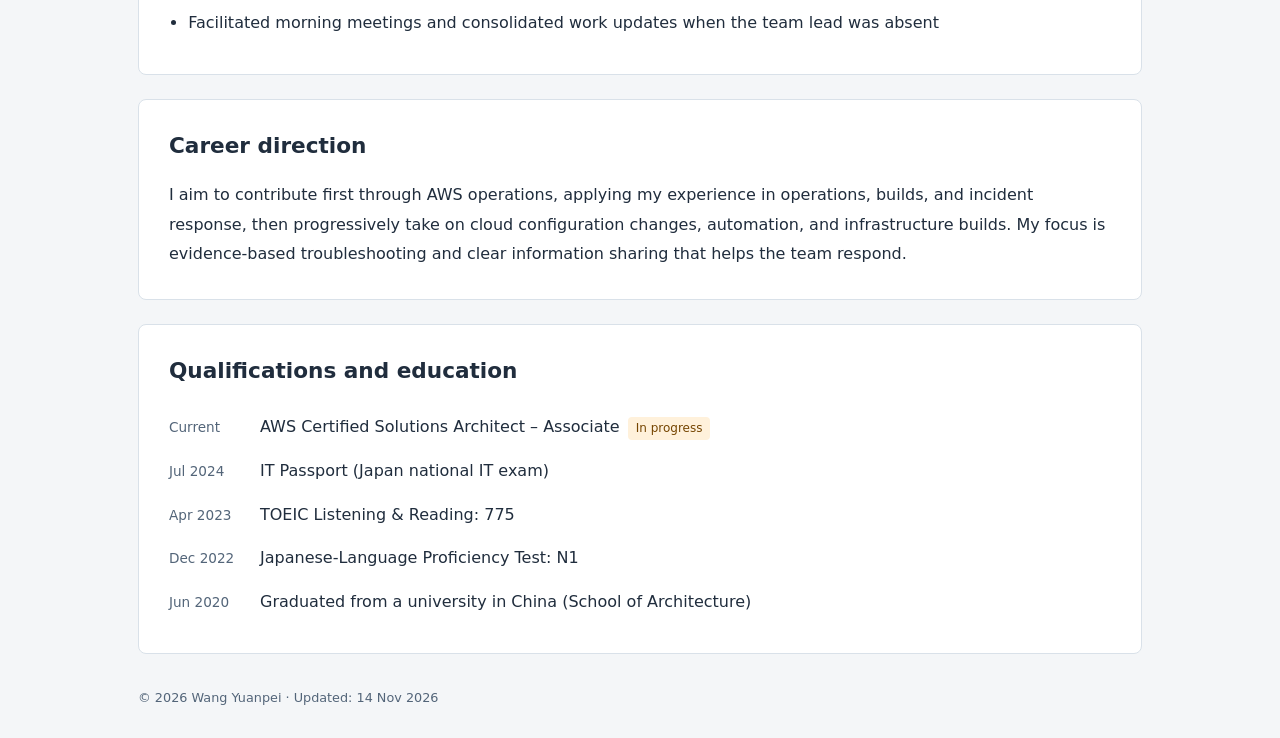
==== commit a5fee3fb: "docs: remove monitoring-review duty from current job" ====
--- a/frontend/en.html
+++ b/frontend/en.html
@@ -22,7 +22,7 @@
 <div class="project-footer"><p class="note">Unit tests mock DynamoDB; they do not validate live IAM, CORS, or delivery configuration. The counter records API-triggered increments and does not represent unique visitors.</p><div class="project-links"><a href="https://github.com/wangyuanpei8-del/cloud-resume-challenge">Source and architecture notes</a><a href="https://github.com/wangyuanpei8-del/cloud-resume-challenge/blob/main/backend/tests/test_lambda_function.py">Unit tests</a><a href="https://github.com/wangyuanpei8-del/cloud-resume-challenge/blob/main/.github/workflows/backend.yml">CI/CD workflow</a></div></div>
 </section>
 <section class="card" id="skills" aria-labelledby="skills-title"><div class="section-heading"><h2 id="skills-title">Skills and scope of experience</h2></div><div class="skill-grid"><dl class="skills"><dt>Professional · Servers and monitoring</dt><dd>Windows Server, VMware ESXi (~2 years: building and operating VMs). Linux, Zabbix, AWS CloudWatch Logs (current role).</dd><dt>Professional · Investigation and response</dt><dd>Incident triage using logs, configuration, and change history; escalation; writing and maintaining runbooks.</dd><dt>Databases</dt><dd>SQL Server: basic SQL queries and updates.</dd></dl><dl class="skills"><dt>Personal project · AWS configuration</dt><dd>S3, CloudFront, API Gateway, Lambda, DynamoDB, IAM permissions, CloudWatch alarms and dashboard, SNS alerts.</dd><dt>Personal project · Implementation and automation</dt><dd>Python, GitHub Actions, Terraform, pytest, Moto.</dd><dt>Learning</dt><dd>VPC, EC2, RDS, and other design concepts for the AWS SAA exam.</dd></dl></div></section>
-<section class="card" id="experience" aria-labelledby="experience-title"><div class="section-heading"><h2 id="experience-title">Professional experience</h2><span class="section-label">About 2.5 years in IT</span></div><article class="job"><div class="job-head"><h3>System Support · In-house services company</h3><span class="period">Sep 2026 – Present</span></div><p class="job-summary">Full-time · Linux and AWS service maintenance, customer inquiries, and first-line incident response (24/7 shifts)</p><ul><li>Investigate Zabbix alerts by checking Linux logs, processes, and disk usage</li><li>Review Lambda and API Gateway logs in CloudWatch Logs to investigate errors</li><li>Perform daily health and resource checks, and routine configuration and account changes following runbooks</li><li>Handle phone and email inquiries; escalate with symptoms, impact, and checks already completed</li><li>Record and maintain incident histories; hand over open issues at shift changes</li><li>Write and update runbooks for incidents and tasks; review alert settings and monitoring items and propose improvements</li></ul></article><article class="job"><div class="job-head"><h3>Client-site Engineer · Industrial automation company</h3><span class="period">Apr 2024 – Jul 2026</span></div><p class="job-summary">Three months of initial training, followed by SCADA/HMI development and building and operating the development environment from Jul 2024 (team of 10)</p><ul><li>Built development VMs (Windows Server) on ESXi and configured CPU, memory, and disk</li><li>Installed AVEVA System Platform / InTouch HMI on those VMs, then built monitoring screens, configured communications, and verified behavior</li><li>Operated Windows Server / VMware development environments and monitored VM resources</li><li>Investigated incidents using event logs, application logs, configuration, and change history; performed recovery and reporting</li><li>Organized past incidents and documented common causes and checks to standardize troubleshooting</li><li>Facilitated morning meetings and consolidated work updates when the team lead was absent</li></ul></article></section>
+<section class="card" id="experience" aria-labelledby="experience-title"><div class="section-heading"><h2 id="experience-title">Professional experience</h2><span class="section-label">About 2.5 years in IT</span></div><article class="job"><div class="job-head"><h3>System Support · In-house services company</h3><span class="period">Sep 2026 – Present</span></div><p class="job-summary">Full-time · Linux and AWS service maintenance, customer inquiries, and first-line incident response (24/7 shifts)</p><ul><li>Investigate Zabbix alerts by checking Linux logs, processes, and disk usage</li><li>Review Lambda and API Gateway logs in CloudWatch Logs to investigate errors</li><li>Perform daily health and resource checks, and routine configuration and account changes following runbooks</li><li>Handle phone and email inquiries; escalate with symptoms, impact, and checks already completed</li><li>Record and maintain incident histories; hand over open issues at shift changes</li><li>Write and update runbooks for incidents and tasks</li></ul></article><article class="job"><div class="job-head"><h3>Client-site Engineer · Industrial automation company</h3><span class="period">Apr 2024 – Jul 2026</span></div><p class="job-summary">Three months of initial training, followed by SCADA/HMI development and building and operating the development environment from Jul 2024 (team of 10)</p><ul><li>Built development VMs (Windows Server) on ESXi and configured CPU, memory, and disk</li><li>Installed AVEVA System Platform / InTouch HMI on those VMs, then built monitoring screens, configured communications, and verified behavior</li><li>Operated Windows Server / VMware development environments and monitored VM resources</li><li>Investigated incidents using event logs, application logs, configuration, and change history; performed recovery and reporting</li><li>Organized past incidents and documented common causes and checks to standardize troubleshooting</li><li>Facilitated morning meetings and consolidated work updates when the team lead was absent</li></ul></article></section>
 <section class="card" aria-labelledby="direction-title"><div class="section-heading"><h2 id="direction-title">Career direction</h2></div><p>I aim to contribute first through AWS operations, applying my experience in operations, builds, and incident response, then progressively take on cloud configuration changes, automation, and infrastructure builds. My focus is evidence-based troubleshooting and clear information sharing that helps the team respond.</p></section>
 <section class="card" id="qualifications" aria-labelledby="qualifications-title"><div class="section-heading"><h2 id="qualifications-title">Qualifications and education</h2></div><ul class="certs"><li><span class="cert-date">Current</span><span>AWS Certified Solutions Architect – Associate<span class="badge">In progress</span></span></li><li><span class="cert-date">Jul 2024</span><span>IT Passport (Japan national IT exam)</span></li><li><span class="cert-date">Apr 2023</span><span>TOEIC Listening &amp; Reading: 775</span></li><li><span class="cert-date">Dec 2022</span><span>Japanese-Language Proficiency Test: N1</span></li><li><span class="cert-date">Jun 2020</span><span>Graduated from a university in China (School of Architecture)</span></li></ul></section>
 </main>
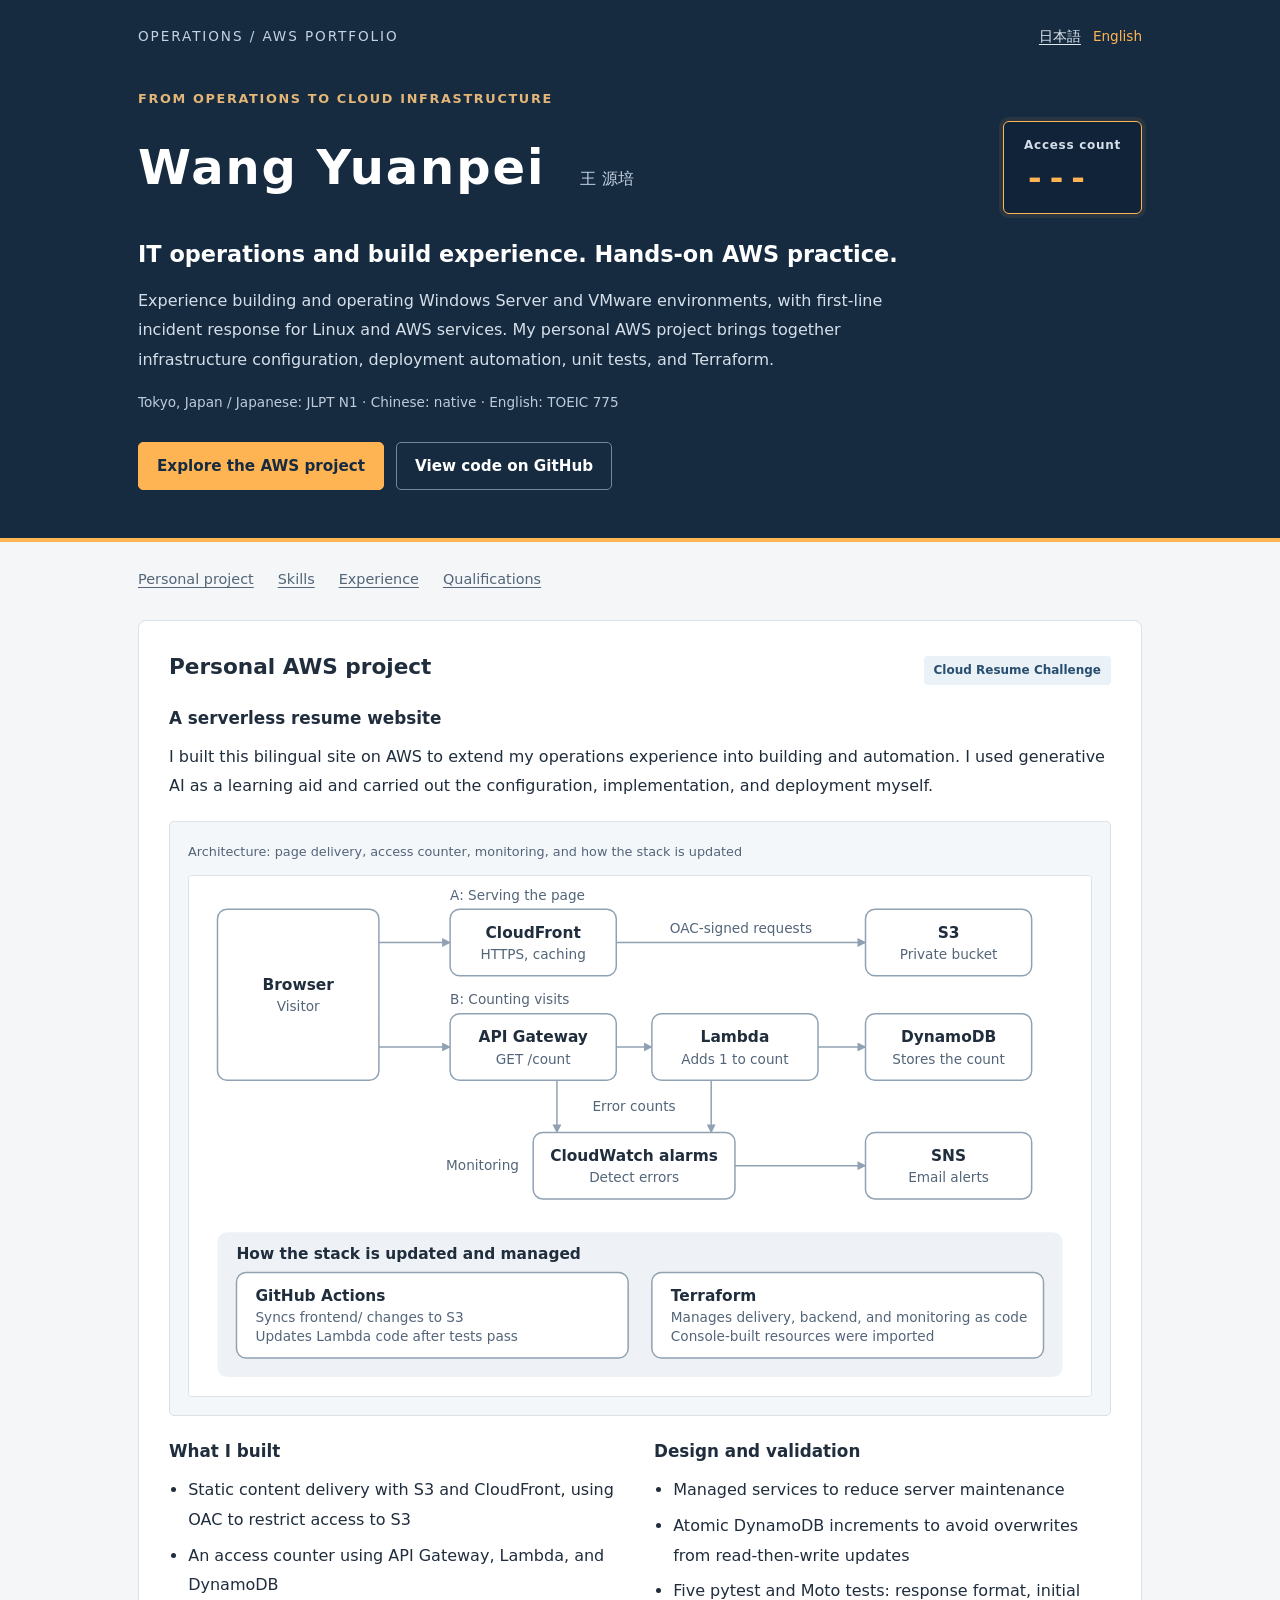
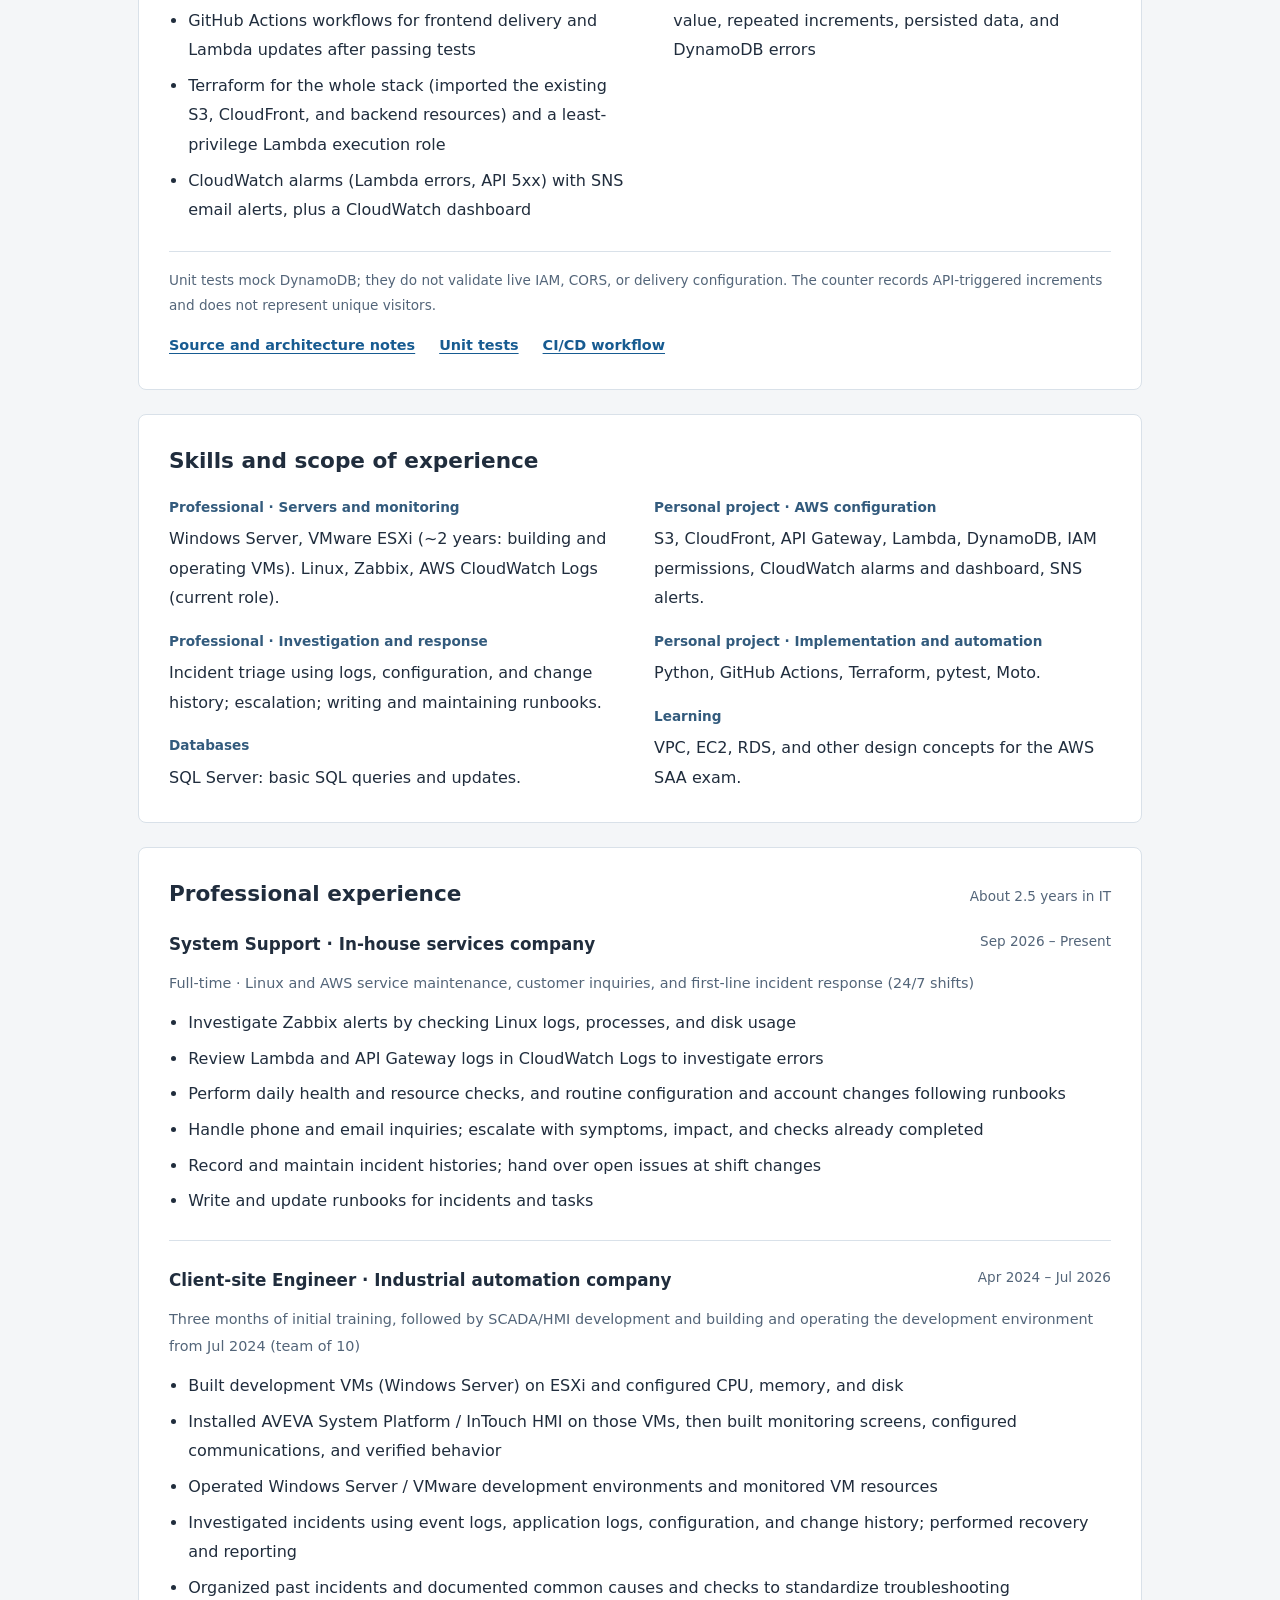
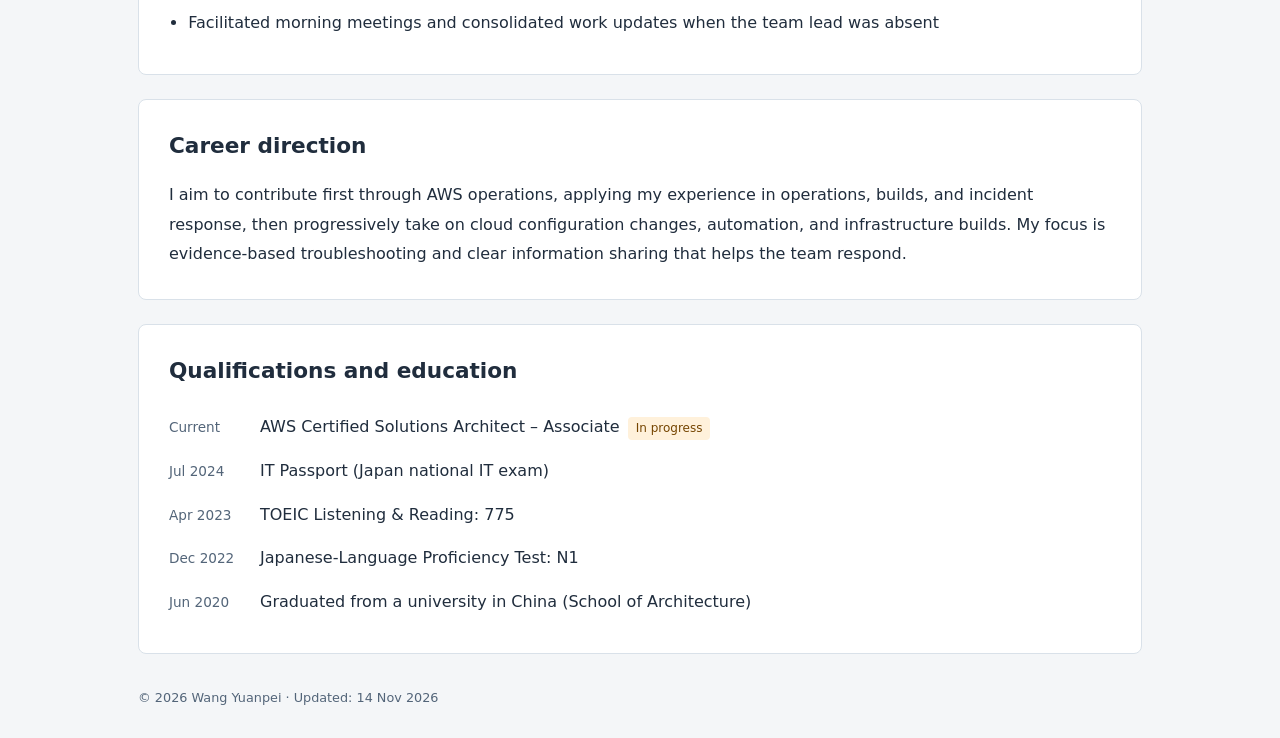
==== commit 6e29a677: "Apply review fixes: pinned test deps, error test, deploy wait, log retention, IP wording - backend: " ====
--- a/frontend/en.html
+++ b/frontend/en.html
@@ -5,7 +5,7 @@
 <a class="skip-link" href="#main">Skip to content</a>
 <header class="hero"><div class="container">
 <div class="topbar"><span class="brand">OPERATIONS / AWS PORTFOLIO</span><nav class="lang-switch" aria-label="Language"><a href="index.html" hreflang="ja" lang="ja">日本語</a><span aria-current="page">English</span></nav></div>
-<p class="eyebrow">FROM OPERATIONS TO CLOUD BUILD &amp; IMPROVEMENT</p><div class="hero-identity"><h1>Wang Yuanpei <span class="name-en" lang="ja">王 源培</span></h1><div class="visitor-badge"><span class="visitor-label">Access count</span><span id="visitor-count" aria-live="polite">---</span></div></div>
+<p class="eyebrow">FROM OPERATIONS TO CLOUD INFRASTRUCTURE</p><div class="hero-identity"><h1>Wang Yuanpei <span class="name-en" lang="ja">王 源培</span></h1><div class="visitor-badge"><span class="visitor-label">Access count</span><span id="visitor-count" aria-live="polite">---</span></div></div>
 <p class="hero-title">IT operations and build experience. Hands-on AWS practice.</p><p class="hero-description">Experience building and operating Windows Server and VMware environments, with first-line incident response for Linux and AWS services. My personal AWS project brings together infrastructure configuration, deployment automation, unit tests, and Terraform.</p><p class="hero-meta">Tokyo, Japan / Japanese: JLPT N1 · Chinese: native · English: TOEIC 775</p>
 <div class="actions"><a class="button button-primary" href="#project">Explore the AWS project</a><a class="button" href="https://github.com/wangyuanpei8-del/cloud-resume-challenge">View code on GitHub</a></div>
 </div></header>
@@ -18,7 +18,7 @@
 <img src="architecture-en.svg" width="760" height="438" alt="Architecture diagram. Browser to CloudFront, then through OAC to a private S3 bucket. Browser to API Gateway, Lambda, and DynamoDB. CloudWatch alarms watch API Gateway and Lambda error counts and SNS sends email alerts. GitHub Actions syncs the frontend and updates Lambda code; Terraform manages backend and monitoring configuration.">
 <div class="flow"><span>Browser</span><b aria-hidden="true">→</b><span>CloudFront</span><b aria-hidden="true">→ OAC →</b><span>Private S3</span></div>
 <div class="flow"><span>Browser</span><b aria-hidden="true">→</b><span>API Gateway</span><b aria-hidden="true">→</b><span>Lambda / Python</span><b aria-hidden="true">→</b><span>DynamoDB</span></div></figure>
-<div class="project-grid"><div><h3>What I built</h3><ul><li>Static content delivery with S3 and CloudFront, using OAC to restrict access to S3</li><li>An access counter using API Gateway, Lambda, and DynamoDB</li><li>GitHub Actions workflows for frontend delivery and Lambda updates after passing tests</li><li>Terraform for the whole stack (imported the existing S3, CloudFront, and backend resources) and a least-privilege Lambda execution role</li><li>CloudWatch alarms (Lambda errors, API 5xx) with SNS email alerts, plus a CloudWatch dashboard</li></ul></div><div><h3>Design and validation</h3><ul><li>Managed services to reduce server maintenance</li><li>Atomic DynamoDB increments to avoid overwrites from read-then-write updates</li><li>Four pytest and Moto tests: response format, initial value, repeated increments, and persisted data</li></ul></div></div>
+<div class="project-grid"><div><h3>What I built</h3><ul><li>Static content delivery with S3 and CloudFront, using OAC to restrict access to S3</li><li>An access counter using API Gateway, Lambda, and DynamoDB</li><li>GitHub Actions workflows for frontend delivery and Lambda updates after passing tests</li><li>Terraform for the whole stack (imported the existing S3, CloudFront, and backend resources) and a least-privilege Lambda execution role</li><li>CloudWatch alarms (Lambda errors, API 5xx) with SNS email alerts, plus a CloudWatch dashboard</li></ul></div><div><h3>Design and validation</h3><ul><li>Managed services to reduce server maintenance</li><li>Atomic DynamoDB increments to avoid overwrites from read-then-write updates</li><li>Five pytest and Moto tests: response format, initial value, repeated increments, persisted data, and DynamoDB errors</li></ul></div></div>
 <div class="project-footer"><p class="note">Unit tests mock DynamoDB; they do not validate live IAM, CORS, or delivery configuration. The counter records API-triggered increments and does not represent unique visitors.</p><div class="project-links"><a href="https://github.com/wangyuanpei8-del/cloud-resume-challenge">Source and architecture notes</a><a href="https://github.com/wangyuanpei8-del/cloud-resume-challenge/blob/main/backend/tests/test_lambda_function.py">Unit tests</a><a href="https://github.com/wangyuanpei8-del/cloud-resume-challenge/blob/main/.github/workflows/backend.yml">CI/CD workflow</a></div></div>
 </section>
 <section class="card" id="skills" aria-labelledby="skills-title"><div class="section-heading"><h2 id="skills-title">Skills and scope of experience</h2></div><div class="skill-grid"><dl class="skills"><dt>Professional · Servers and monitoring</dt><dd>Windows Server, VMware ESXi (~2 years: building and operating VMs). Linux, Zabbix, AWS CloudWatch Logs (current role).</dd><dt>Professional · Investigation and response</dt><dd>Incident triage using logs, configuration, and change history; escalation; writing and maintaining runbooks.</dd><dt>Databases</dt><dd>SQL Server: basic SQL queries and updates.</dd></dl><dl class="skills"><dt>Personal project · AWS configuration</dt><dd>S3, CloudFront, API Gateway, Lambda, DynamoDB, IAM permissions, CloudWatch alarms and dashboard, SNS alerts.</dd><dt>Personal project · Implementation and automation</dt><dd>Python, GitHub Actions, Terraform, pytest, Moto.</dd><dt>Learning</dt><dd>VPC, EC2, RDS, and other design concepts for the AWS SAA exam.</dd></dl></div></section>
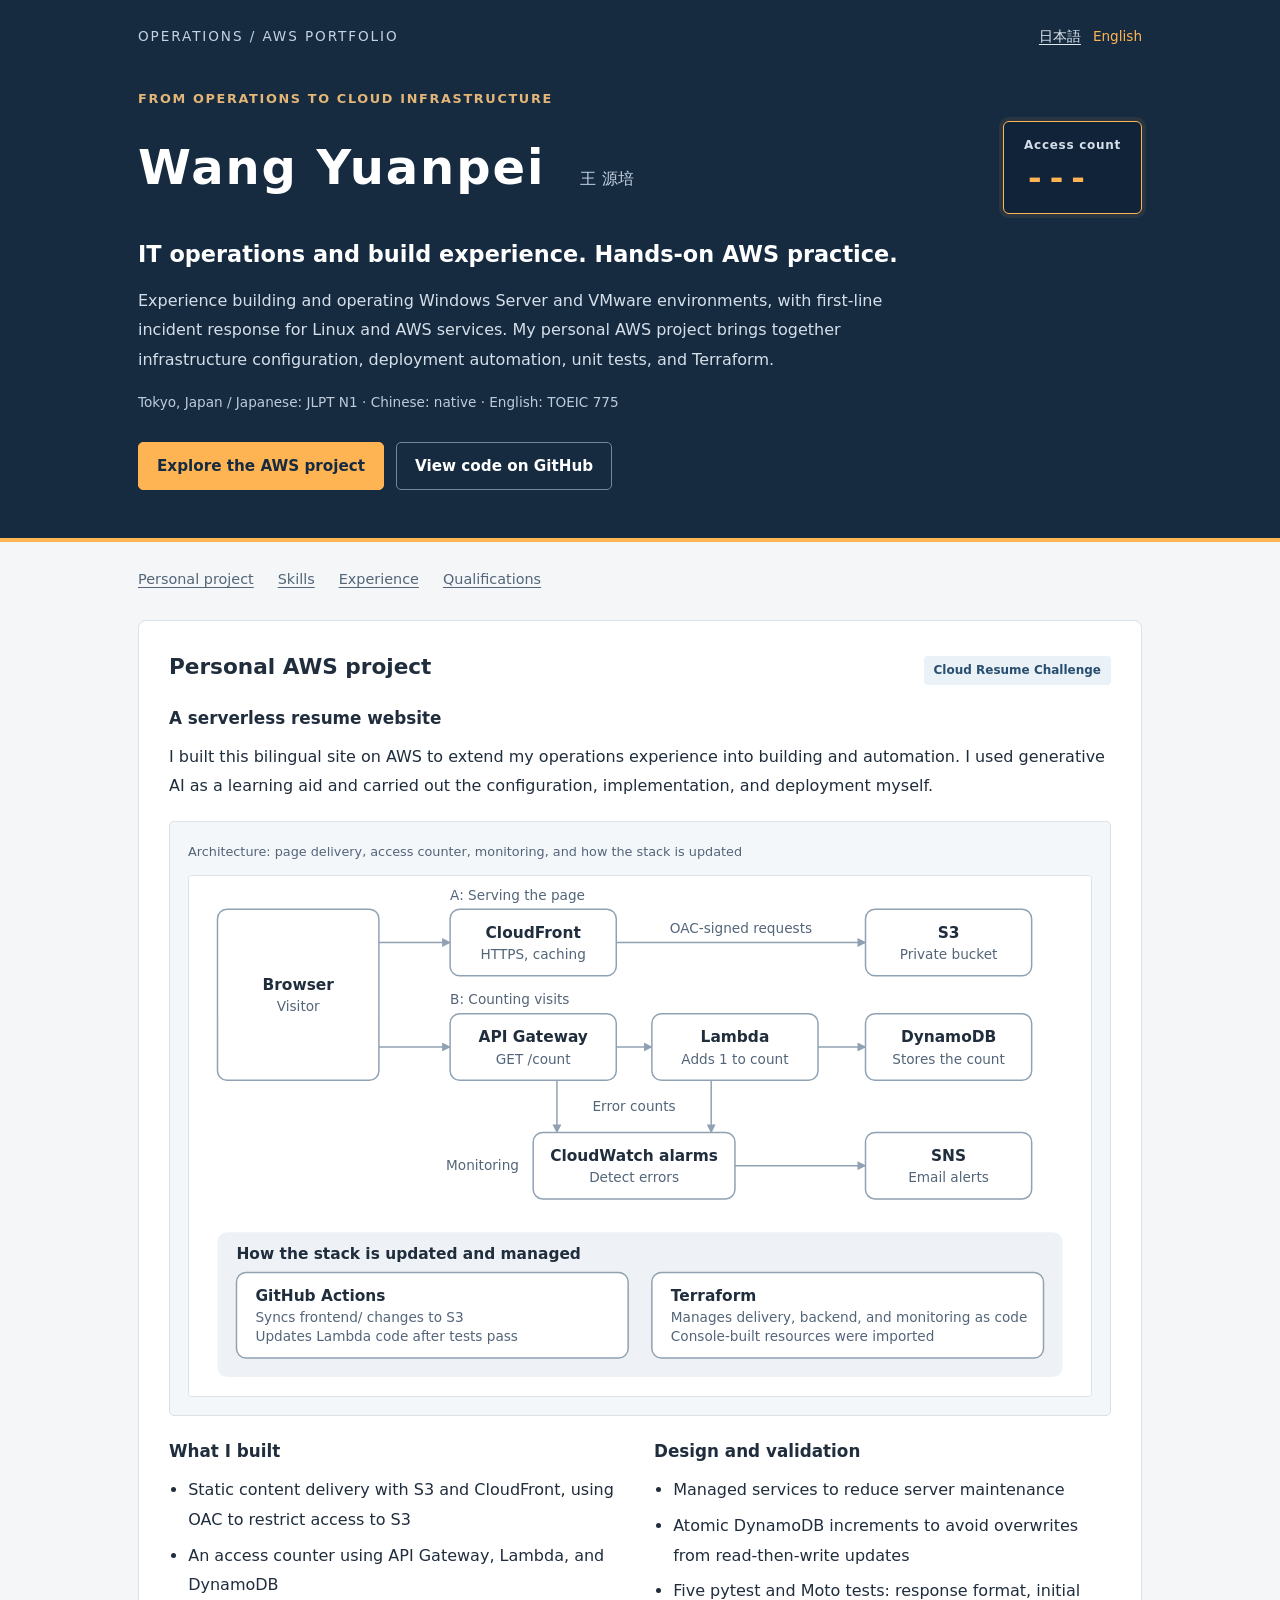
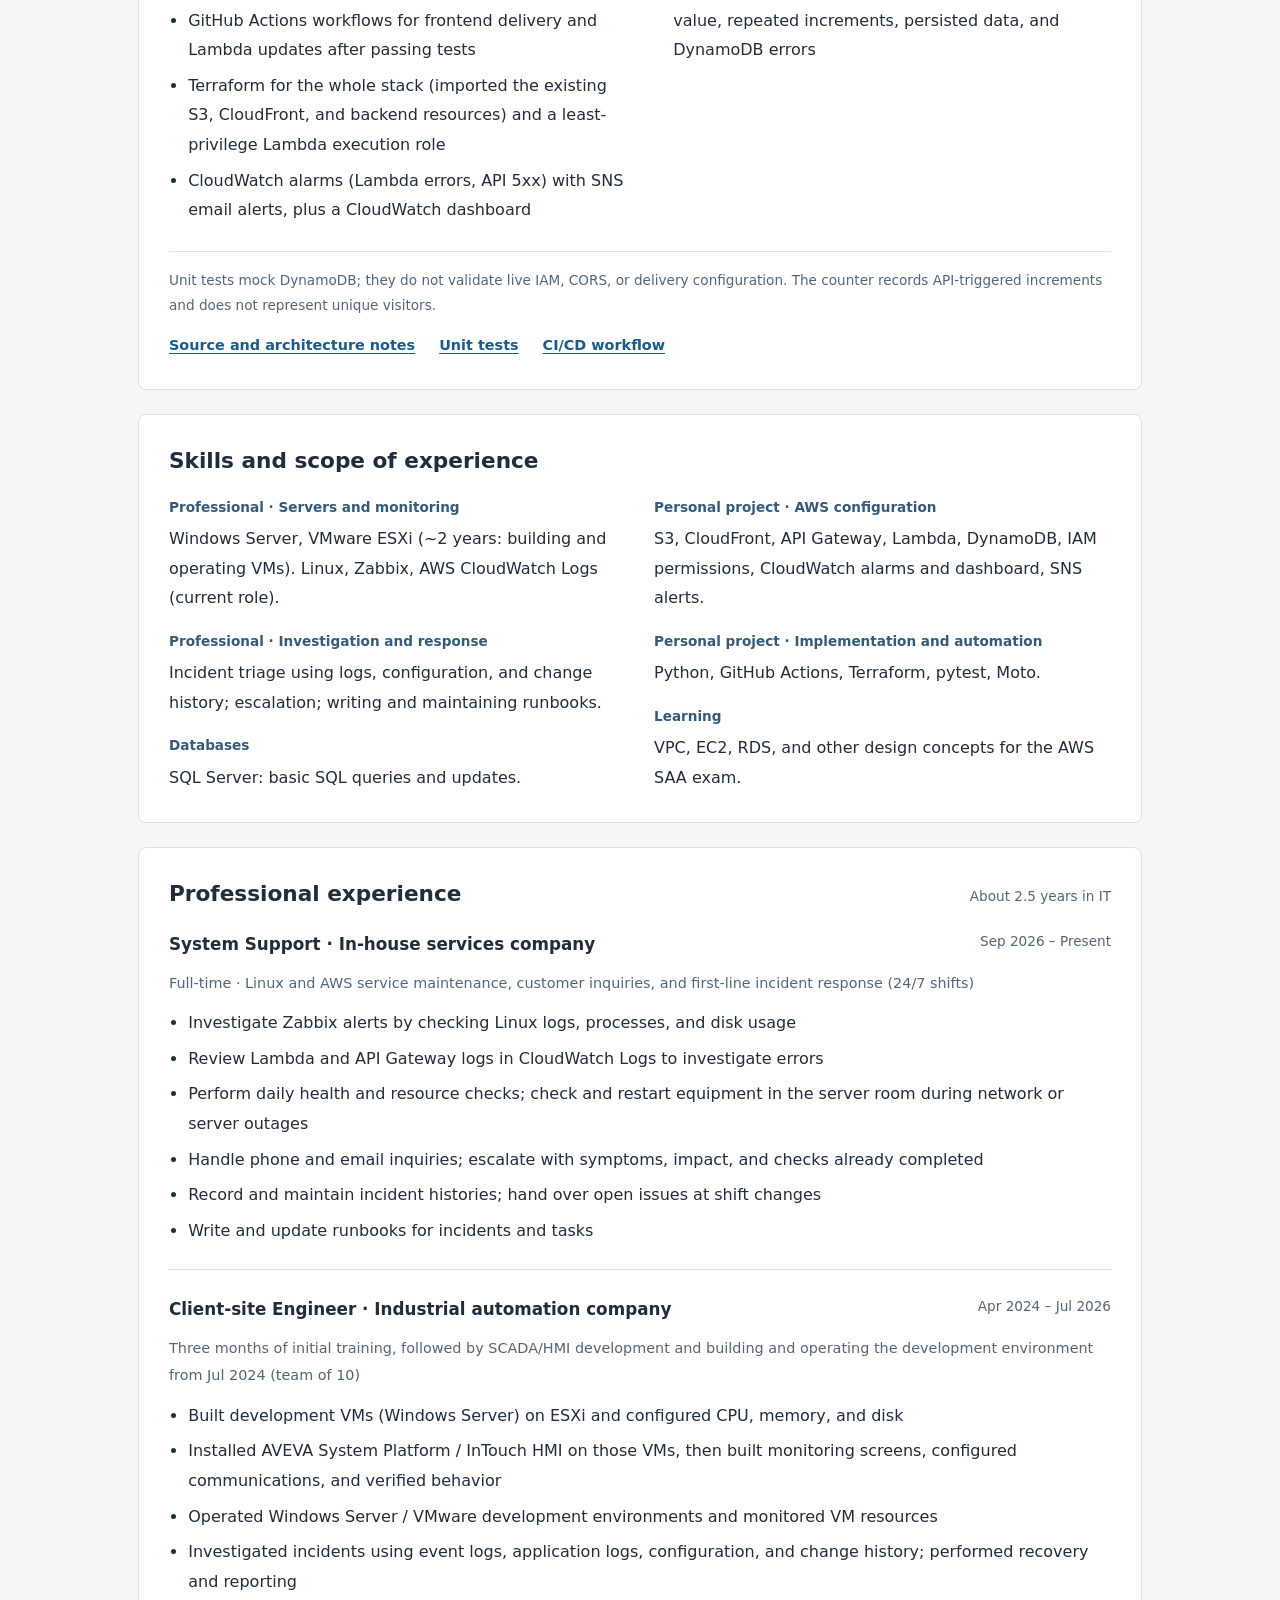
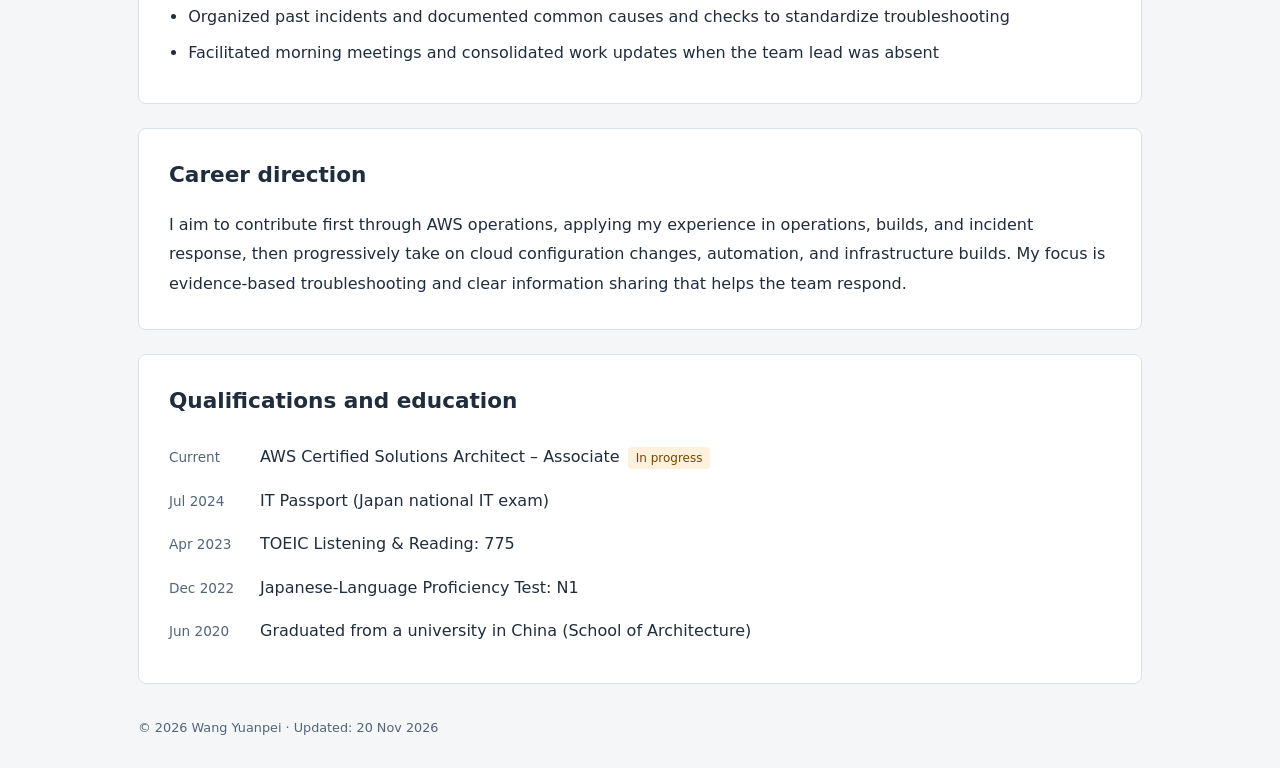
==== commit aa6c839e: "Update current job duties on resume site" ====
--- a/frontend/en.html
+++ b/frontend/en.html
@@ -22,10 +22,10 @@
 <div class="project-footer"><p class="note">Unit tests mock DynamoDB; they do not validate live IAM, CORS, or delivery configuration. The counter records API-triggered increments and does not represent unique visitors.</p><div class="project-links"><a href="https://github.com/wangyuanpei8-del/cloud-resume-challenge">Source and architecture notes</a><a href="https://github.com/wangyuanpei8-del/cloud-resume-challenge/blob/main/backend/tests/test_lambda_function.py">Unit tests</a><a href="https://github.com/wangyuanpei8-del/cloud-resume-challenge/blob/main/.github/workflows/backend.yml">CI/CD workflow</a></div></div>
 </section>
 <section class="card" id="skills" aria-labelledby="skills-title"><div class="section-heading"><h2 id="skills-title">Skills and scope of experience</h2></div><div class="skill-grid"><dl class="skills"><dt>Professional · Servers and monitoring</dt><dd>Windows Server, VMware ESXi (~2 years: building and operating VMs). Linux, Zabbix, AWS CloudWatch Logs (current role).</dd><dt>Professional · Investigation and response</dt><dd>Incident triage using logs, configuration, and change history; escalation; writing and maintaining runbooks.</dd><dt>Databases</dt><dd>SQL Server: basic SQL queries and updates.</dd></dl><dl class="skills"><dt>Personal project · AWS configuration</dt><dd>S3, CloudFront, API Gateway, Lambda, DynamoDB, IAM permissions, CloudWatch alarms and dashboard, SNS alerts.</dd><dt>Personal project · Implementation and automation</dt><dd>Python, GitHub Actions, Terraform, pytest, Moto.</dd><dt>Learning</dt><dd>VPC, EC2, RDS, and other design concepts for the AWS SAA exam.</dd></dl></div></section>
-<section class="card" id="experience" aria-labelledby="experience-title"><div class="section-heading"><h2 id="experience-title">Professional experience</h2><span class="section-label">About 2.5 years in IT</span></div><article class="job"><div class="job-head"><h3>System Support · In-house services company</h3><span class="period">Sep 2026 – Present</span></div><p class="job-summary">Full-time · Linux and AWS service maintenance, customer inquiries, and first-line incident response (24/7 shifts)</p><ul><li>Investigate Zabbix alerts by checking Linux logs, processes, and disk usage</li><li>Review Lambda and API Gateway logs in CloudWatch Logs to investigate errors</li><li>Perform daily health and resource checks, and routine configuration and account changes following runbooks</li><li>Handle phone and email inquiries; escalate with symptoms, impact, and checks already completed</li><li>Record and maintain incident histories; hand over open issues at shift changes</li><li>Write and update runbooks for incidents and tasks</li></ul></article><article class="job"><div class="job-head"><h3>Client-site Engineer · Industrial automation company</h3><span class="period">Apr 2024 – Jul 2026</span></div><p class="job-summary">Three months of initial training, followed by SCADA/HMI development and building and operating the development environment from Jul 2024 (team of 10)</p><ul><li>Built development VMs (Windows Server) on ESXi and configured CPU, memory, and disk</li><li>Installed AVEVA System Platform / InTouch HMI on those VMs, then built monitoring screens, configured communications, and verified behavior</li><li>Operated Windows Server / VMware development environments and monitored VM resources</li><li>Investigated incidents using event logs, application logs, configuration, and change history; performed recovery and reporting</li><li>Organized past incidents and documented common causes and checks to standardize troubleshooting</li><li>Facilitated morning meetings and consolidated work updates when the team lead was absent</li></ul></article></section>
+<section class="card" id="experience" aria-labelledby="experience-title"><div class="section-heading"><h2 id="experience-title">Professional experience</h2><span class="section-label">About 2.5 years in IT</span></div><article class="job"><div class="job-head"><h3>System Support · In-house services company</h3><span class="period">Sep 2026 – Present</span></div><p class="job-summary">Full-time · Linux and AWS service maintenance, customer inquiries, and first-line incident response (24/7 shifts)</p><ul><li>Investigate Zabbix alerts by checking Linux logs, processes, and disk usage</li><li>Review Lambda and API Gateway logs in CloudWatch Logs to investigate errors</li><li>Perform daily health and resource checks; check and restart equipment in the server room during network or server outages</li><li>Handle phone and email inquiries; escalate with symptoms, impact, and checks already completed</li><li>Record and maintain incident histories; hand over open issues at shift changes</li><li>Write and update runbooks for incidents and tasks</li></ul></article><article class="job"><div class="job-head"><h3>Client-site Engineer · Industrial automation company</h3><span class="period">Apr 2024 – Jul 2026</span></div><p class="job-summary">Three months of initial training, followed by SCADA/HMI development and building and operating the development environment from Jul 2024 (team of 10)</p><ul><li>Built development VMs (Windows Server) on ESXi and configured CPU, memory, and disk</li><li>Installed AVEVA System Platform / InTouch HMI on those VMs, then built monitoring screens, configured communications, and verified behavior</li><li>Operated Windows Server / VMware development environments and monitored VM resources</li><li>Investigated incidents using event logs, application logs, configuration, and change history; performed recovery and reporting</li><li>Organized past incidents and documented common causes and checks to standardize troubleshooting</li><li>Facilitated morning meetings and consolidated work updates when the team lead was absent</li></ul></article></section>
 <section class="card" aria-labelledby="direction-title"><div class="section-heading"><h2 id="direction-title">Career direction</h2></div><p>I aim to contribute first through AWS operations, applying my experience in operations, builds, and incident response, then progressively take on cloud configuration changes, automation, and infrastructure builds. My focus is evidence-based troubleshooting and clear information sharing that helps the team respond.</p></section>
 <section class="card" id="qualifications" aria-labelledby="qualifications-title"><div class="section-heading"><h2 id="qualifications-title">Qualifications and education</h2></div><ul class="certs"><li><span class="cert-date">Current</span><span>AWS Certified Solutions Architect – Associate<span class="badge">In progress</span></span></li><li><span class="cert-date">Jul 2024</span><span>IT Passport (Japan national IT exam)</span></li><li><span class="cert-date">Apr 2023</span><span>TOEIC Listening &amp; Reading: 775</span></li><li><span class="cert-date">Dec 2022</span><span>Japanese-Language Proficiency Test: N1</span></li><li><span class="cert-date">Jun 2020</span><span>Graduated from a university in China (School of Architecture)</span></li></ul></section>
 </main>
-<footer class="container footer"><span>© 2026 Wang Yuanpei · Updated: 14 Nov 2026</span></footer>
+<footer class="container footer"><span>© 2026 Wang Yuanpei · Updated: 20 Nov 2026</span></footer>
 <script src="counter.js" defer></script>
 </body></html>
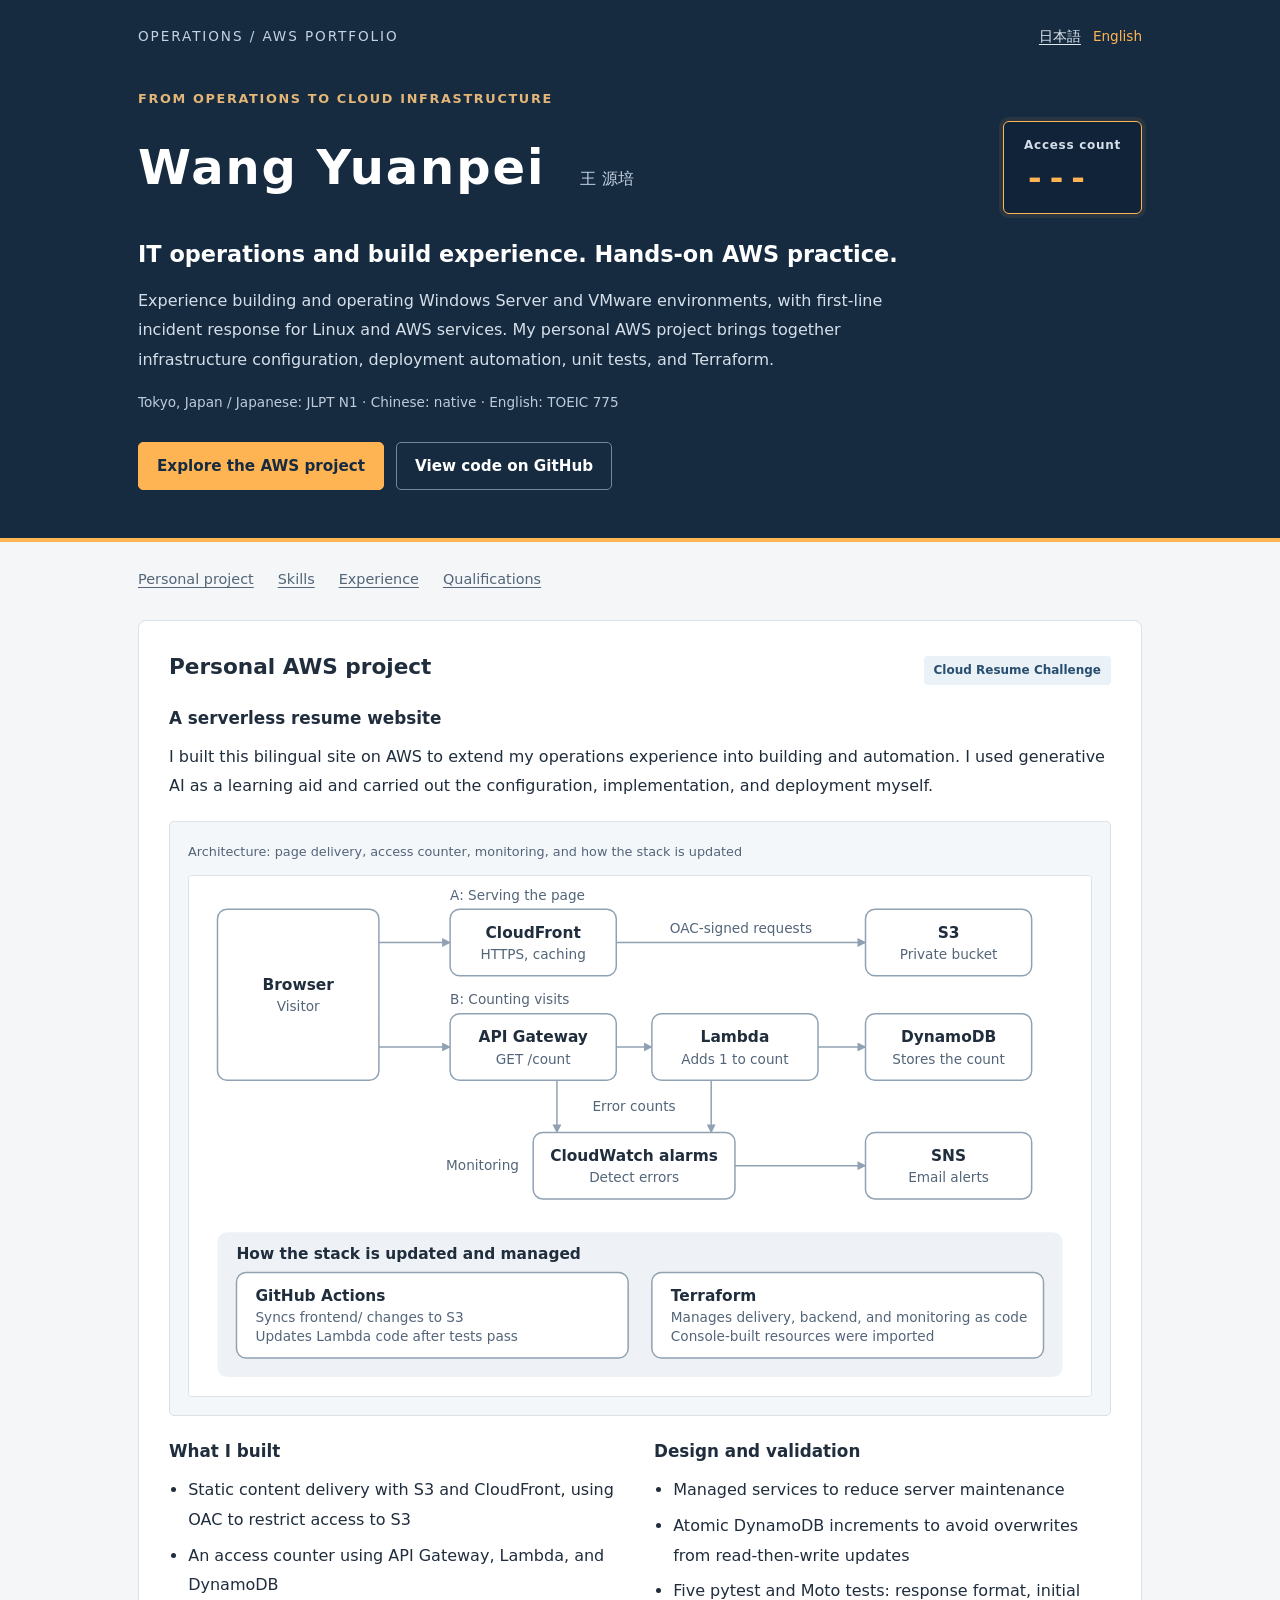
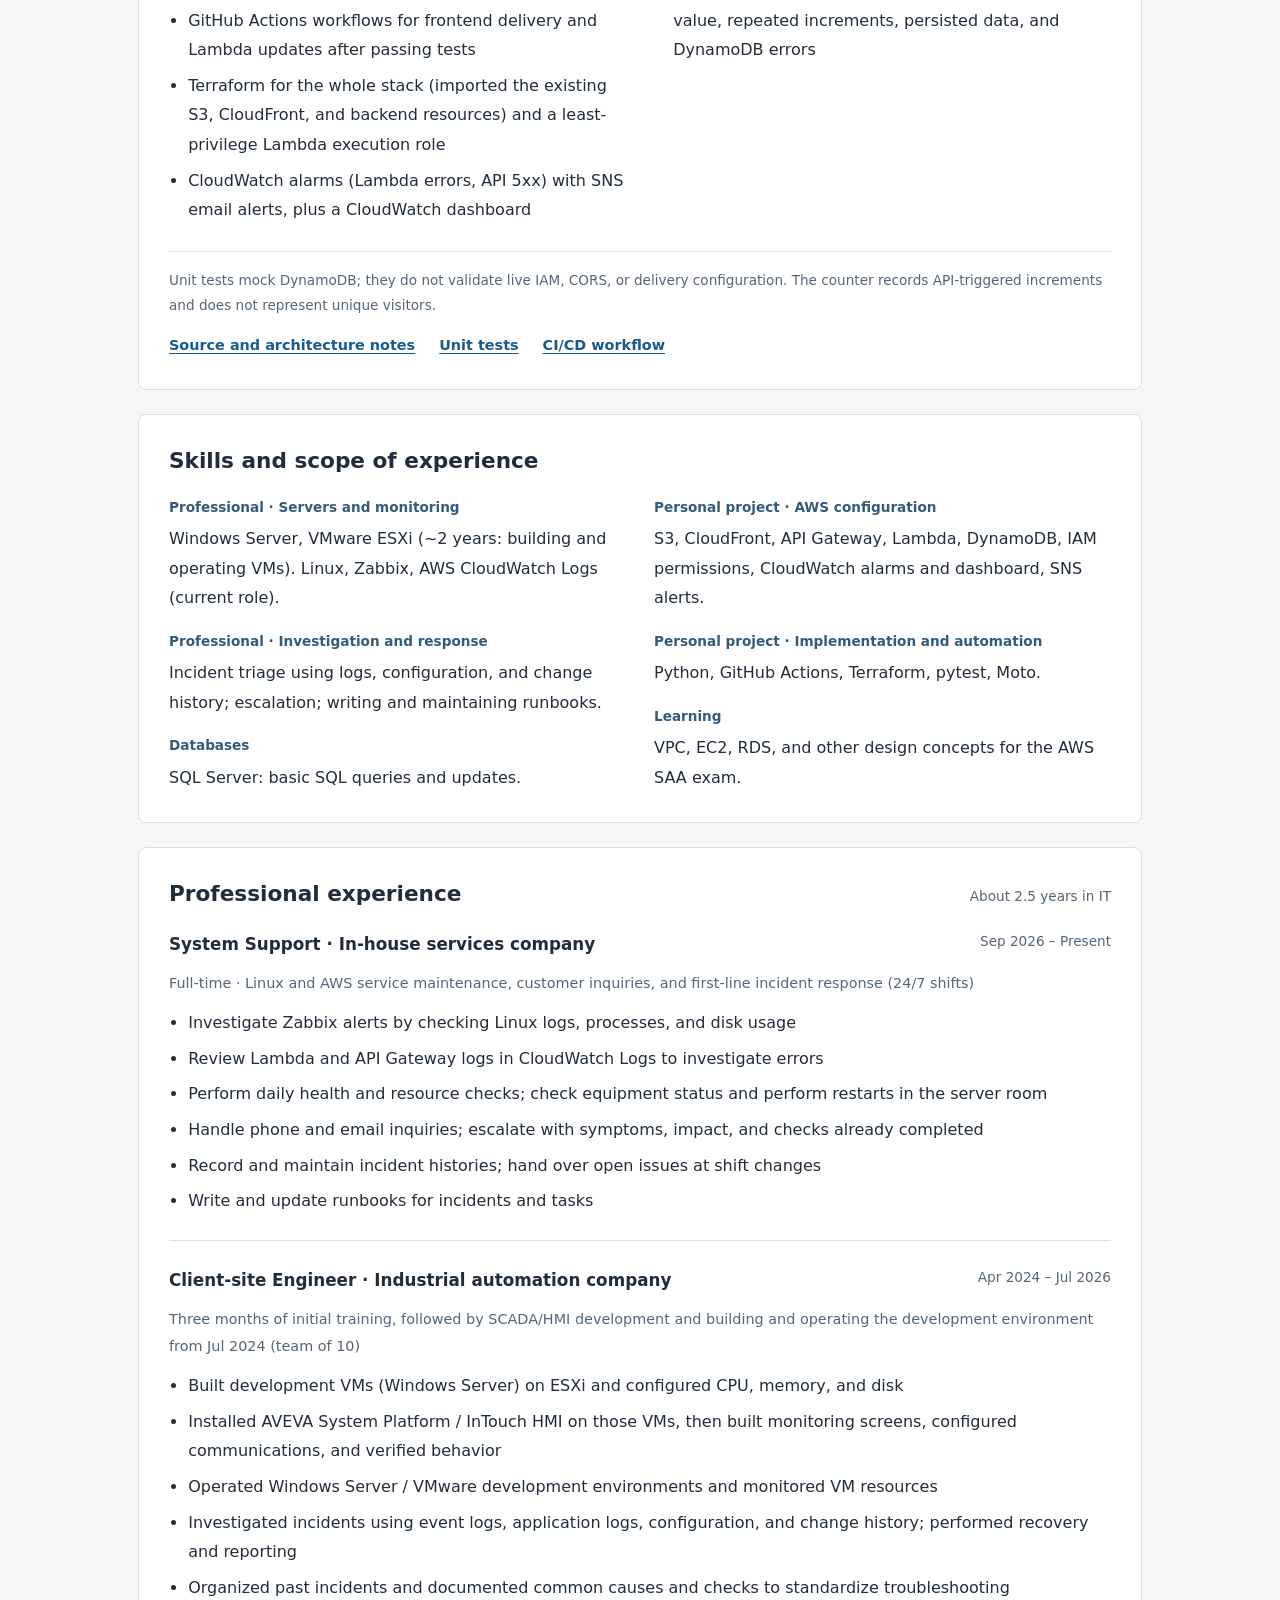
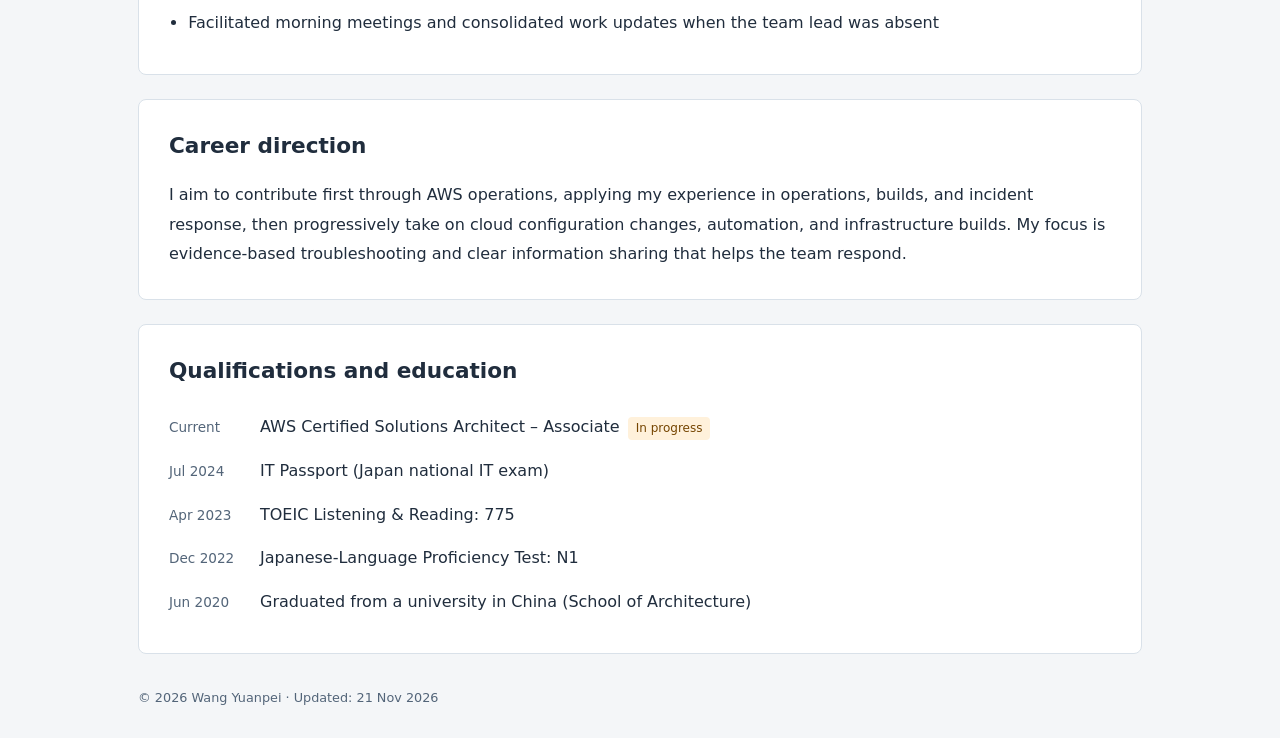
==== commit 3c316c84: "Simplify server room duty wording" ====
--- a/frontend/en.html
+++ b/frontend/en.html
@@ -22,10 +22,10 @@
 <div class="project-footer"><p class="note">Unit tests mock DynamoDB; they do not validate live IAM, CORS, or delivery configuration. The counter records API-triggered increments and does not represent unique visitors.</p><div class="project-links"><a href="https://github.com/wangyuanpei8-del/cloud-resume-challenge">Source and architecture notes</a><a href="https://github.com/wangyuanpei8-del/cloud-resume-challenge/blob/main/backend/tests/test_lambda_function.py">Unit tests</a><a href="https://github.com/wangyuanpei8-del/cloud-resume-challenge/blob/main/.github/workflows/backend.yml">CI/CD workflow</a></div></div>
 </section>
 <section class="card" id="skills" aria-labelledby="skills-title"><div class="section-heading"><h2 id="skills-title">Skills and scope of experience</h2></div><div class="skill-grid"><dl class="skills"><dt>Professional · Servers and monitoring</dt><dd>Windows Server, VMware ESXi (~2 years: building and operating VMs). Linux, Zabbix, AWS CloudWatch Logs (current role).</dd><dt>Professional · Investigation and response</dt><dd>Incident triage using logs, configuration, and change history; escalation; writing and maintaining runbooks.</dd><dt>Databases</dt><dd>SQL Server: basic SQL queries and updates.</dd></dl><dl class="skills"><dt>Personal project · AWS configuration</dt><dd>S3, CloudFront, API Gateway, Lambda, DynamoDB, IAM permissions, CloudWatch alarms and dashboard, SNS alerts.</dd><dt>Personal project · Implementation and automation</dt><dd>Python, GitHub Actions, Terraform, pytest, Moto.</dd><dt>Learning</dt><dd>VPC, EC2, RDS, and other design concepts for the AWS SAA exam.</dd></dl></div></section>
-<section class="card" id="experience" aria-labelledby="experience-title"><div class="section-heading"><h2 id="experience-title">Professional experience</h2><span class="section-label">About 2.5 years in IT</span></div><article class="job"><div class="job-head"><h3>System Support · In-house services company</h3><span class="period">Sep 2026 – Present</span></div><p class="job-summary">Full-time · Linux and AWS service maintenance, customer inquiries, and first-line incident response (24/7 shifts)</p><ul><li>Investigate Zabbix alerts by checking Linux logs, processes, and disk usage</li><li>Review Lambda and API Gateway logs in CloudWatch Logs to investigate errors</li><li>Perform daily health and resource checks; check and restart equipment in the server room during network or server outages</li><li>Handle phone and email inquiries; escalate with symptoms, impact, and checks already completed</li><li>Record and maintain incident histories; hand over open issues at shift changes</li><li>Write and update runbooks for incidents and tasks</li></ul></article><article class="job"><div class="job-head"><h3>Client-site Engineer · Industrial automation company</h3><span class="period">Apr 2024 – Jul 2026</span></div><p class="job-summary">Three months of initial training, followed by SCADA/HMI development and building and operating the development environment from Jul 2024 (team of 10)</p><ul><li>Built development VMs (Windows Server) on ESXi and configured CPU, memory, and disk</li><li>Installed AVEVA System Platform / InTouch HMI on those VMs, then built monitoring screens, configured communications, and verified behavior</li><li>Operated Windows Server / VMware development environments and monitored VM resources</li><li>Investigated incidents using event logs, application logs, configuration, and change history; performed recovery and reporting</li><li>Organized past incidents and documented common causes and checks to standardize troubleshooting</li><li>Facilitated morning meetings and consolidated work updates when the team lead was absent</li></ul></article></section>
+<section class="card" id="experience" aria-labelledby="experience-title"><div class="section-heading"><h2 id="experience-title">Professional experience</h2><span class="section-label">About 2.5 years in IT</span></div><article class="job"><div class="job-head"><h3>System Support · In-house services company</h3><span class="period">Sep 2026 – Present</span></div><p class="job-summary">Full-time · Linux and AWS service maintenance, customer inquiries, and first-line incident response (24/7 shifts)</p><ul><li>Investigate Zabbix alerts by checking Linux logs, processes, and disk usage</li><li>Review Lambda and API Gateway logs in CloudWatch Logs to investigate errors</li><li>Perform daily health and resource checks; check equipment status and perform restarts in the server room</li><li>Handle phone and email inquiries; escalate with symptoms, impact, and checks already completed</li><li>Record and maintain incident histories; hand over open issues at shift changes</li><li>Write and update runbooks for incidents and tasks</li></ul></article><article class="job"><div class="job-head"><h3>Client-site Engineer · Industrial automation company</h3><span class="period">Apr 2024 – Jul 2026</span></div><p class="job-summary">Three months of initial training, followed by SCADA/HMI development and building and operating the development environment from Jul 2024 (team of 10)</p><ul><li>Built development VMs (Windows Server) on ESXi and configured CPU, memory, and disk</li><li>Installed AVEVA System Platform / InTouch HMI on those VMs, then built monitoring screens, configured communications, and verified behavior</li><li>Operated Windows Server / VMware development environments and monitored VM resources</li><li>Investigated incidents using event logs, application logs, configuration, and change history; performed recovery and reporting</li><li>Organized past incidents and documented common causes and checks to standardize troubleshooting</li><li>Facilitated morning meetings and consolidated work updates when the team lead was absent</li></ul></article></section>
 <section class="card" aria-labelledby="direction-title"><div class="section-heading"><h2 id="direction-title">Career direction</h2></div><p>I aim to contribute first through AWS operations, applying my experience in operations, builds, and incident response, then progressively take on cloud configuration changes, automation, and infrastructure builds. My focus is evidence-based troubleshooting and clear information sharing that helps the team respond.</p></section>
 <section class="card" id="qualifications" aria-labelledby="qualifications-title"><div class="section-heading"><h2 id="qualifications-title">Qualifications and education</h2></div><ul class="certs"><li><span class="cert-date">Current</span><span>AWS Certified Solutions Architect – Associate<span class="badge">In progress</span></span></li><li><span class="cert-date">Jul 2024</span><span>IT Passport (Japan national IT exam)</span></li><li><span class="cert-date">Apr 2023</span><span>TOEIC Listening &amp; Reading: 775</span></li><li><span class="cert-date">Dec 2022</span><span>Japanese-Language Proficiency Test: N1</span></li><li><span class="cert-date">Jun 2020</span><span>Graduated from a university in China (School of Architecture)</span></li></ul></section>
 </main>
-<footer class="container footer"><span>© 2026 Wang Yuanpei · Updated: 20 Nov 2026</span></footer>
+<footer class="container footer"><span>© 2026 Wang Yuanpei · Updated: 21 Nov 2026</span></footer>
 <script src="counter.js" defer></script>
 </body></html>
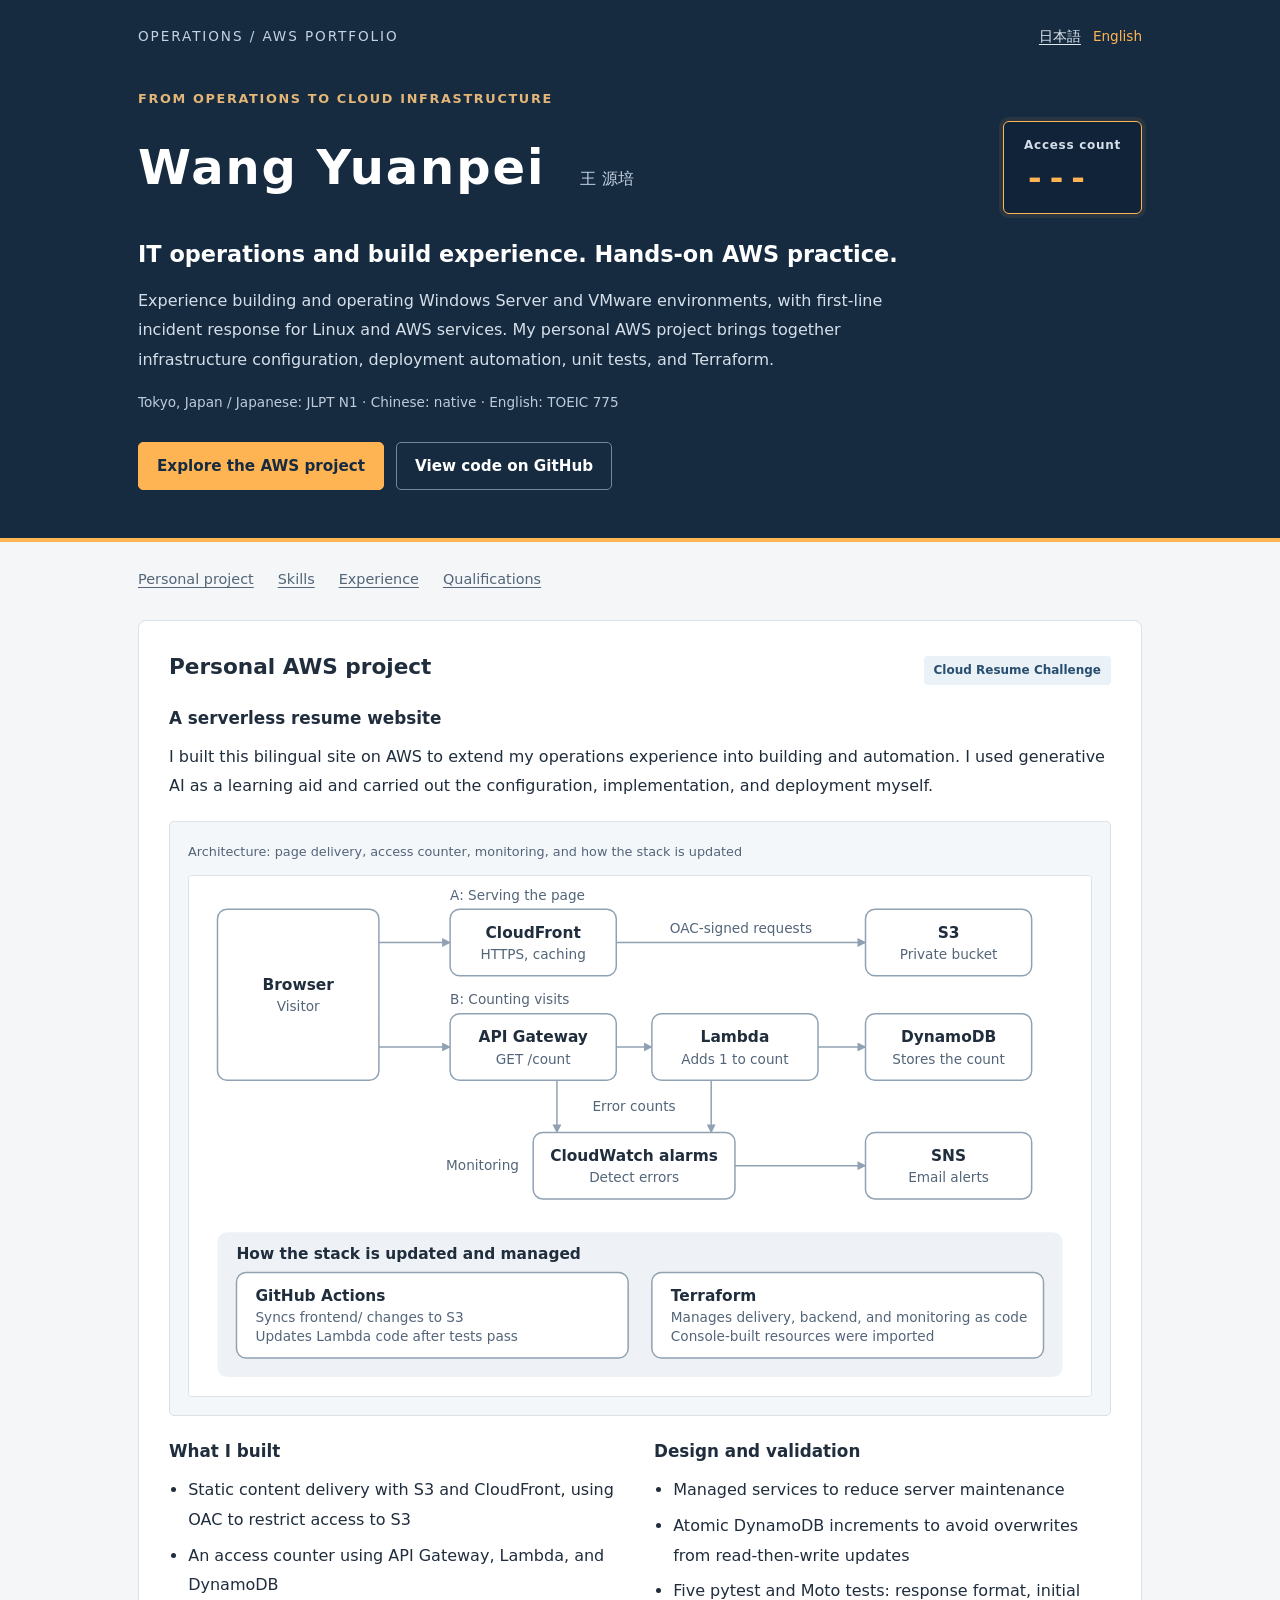
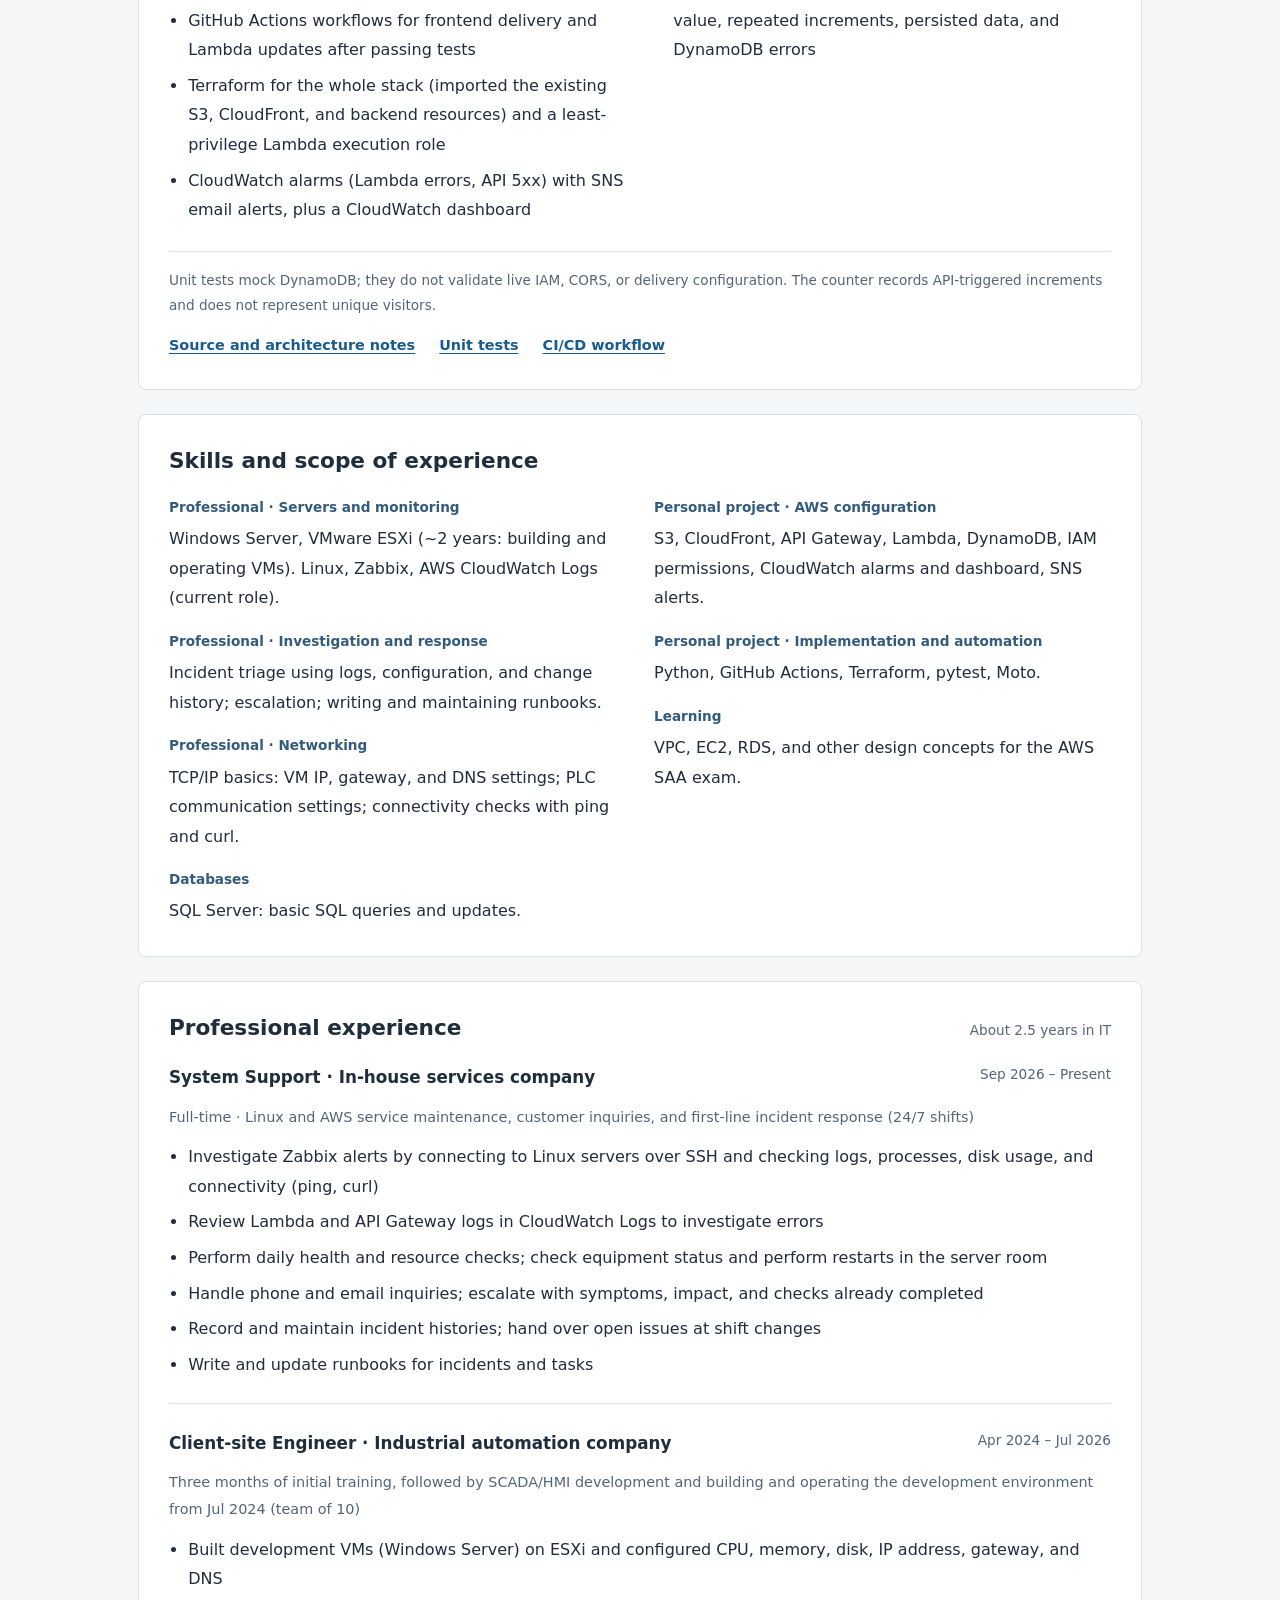
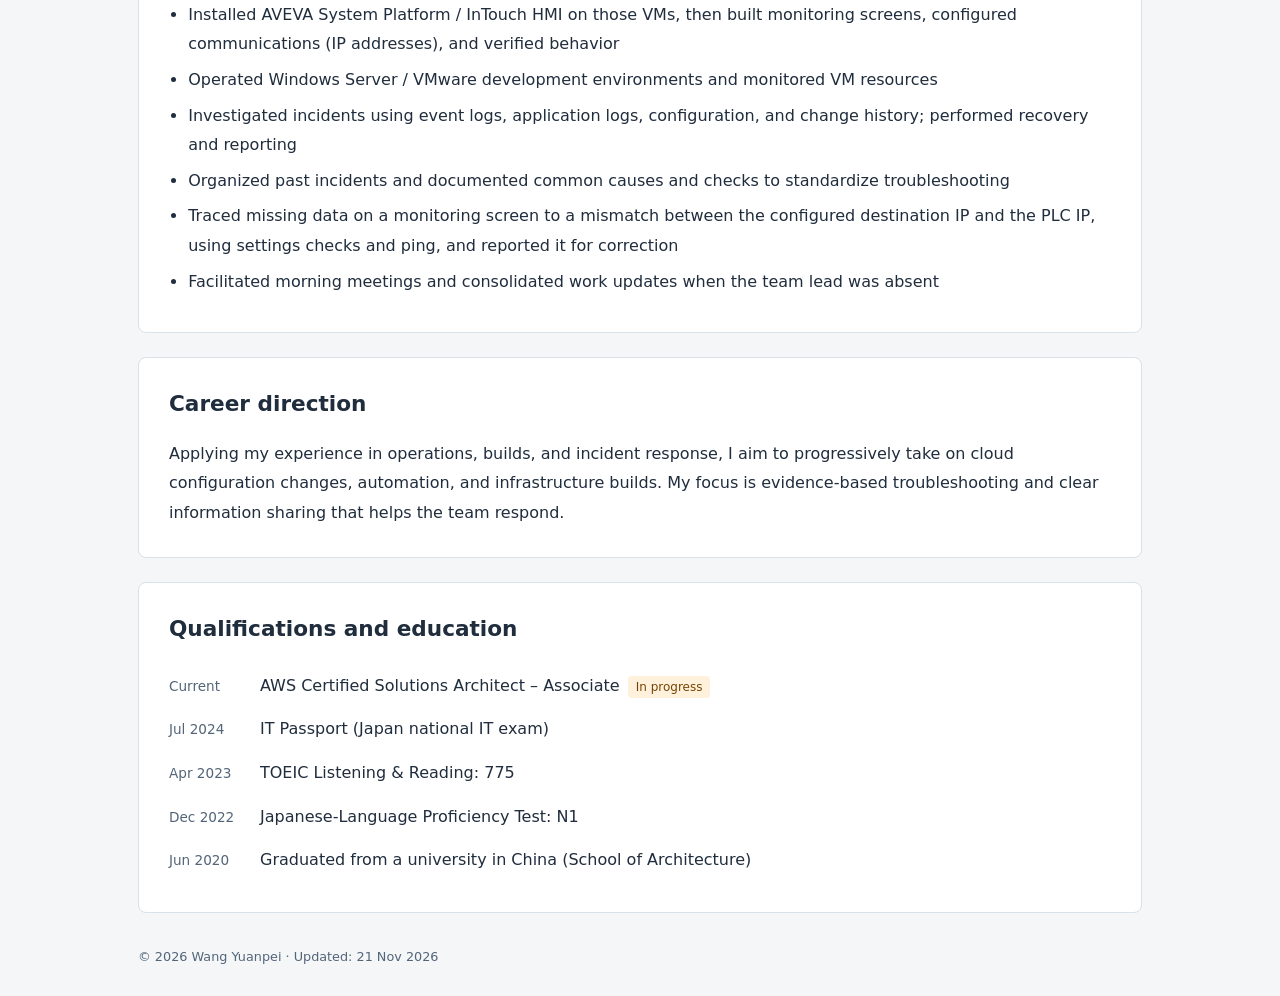
==== commit 845a18fe: "職務経歴書（2026-11-21版）に合わせて職務経歴・スキル・今後の方向性を更新" ====
--- a/frontend/en.html
+++ b/frontend/en.html
@@ -21,9 +21,9 @@
 <div class="project-grid"><div><h3>What I built</h3><ul><li>Static content delivery with S3 and CloudFront, using OAC to restrict access to S3</li><li>An access counter using API Gateway, Lambda, and DynamoDB</li><li>GitHub Actions workflows for frontend delivery and Lambda updates after passing tests</li><li>Terraform for the whole stack (imported the existing S3, CloudFront, and backend resources) and a least-privilege Lambda execution role</li><li>CloudWatch alarms (Lambda errors, API 5xx) with SNS email alerts, plus a CloudWatch dashboard</li></ul></div><div><h3>Design and validation</h3><ul><li>Managed services to reduce server maintenance</li><li>Atomic DynamoDB increments to avoid overwrites from read-then-write updates</li><li>Five pytest and Moto tests: response format, initial value, repeated increments, persisted data, and DynamoDB errors</li></ul></div></div>
 <div class="project-footer"><p class="note">Unit tests mock DynamoDB; they do not validate live IAM, CORS, or delivery configuration. The counter records API-triggered increments and does not represent unique visitors.</p><div class="project-links"><a href="https://github.com/wangyuanpei8-del/cloud-resume-challenge">Source and architecture notes</a><a href="https://github.com/wangyuanpei8-del/cloud-resume-challenge/blob/main/backend/tests/test_lambda_function.py">Unit tests</a><a href="https://github.com/wangyuanpei8-del/cloud-resume-challenge/blob/main/.github/workflows/backend.yml">CI/CD workflow</a></div></div>
 </section>
-<section class="card" id="skills" aria-labelledby="skills-title"><div class="section-heading"><h2 id="skills-title">Skills and scope of experience</h2></div><div class="skill-grid"><dl class="skills"><dt>Professional · Servers and monitoring</dt><dd>Windows Server, VMware ESXi (~2 years: building and operating VMs). Linux, Zabbix, AWS CloudWatch Logs (current role).</dd><dt>Professional · Investigation and response</dt><dd>Incident triage using logs, configuration, and change history; escalation; writing and maintaining runbooks.</dd><dt>Databases</dt><dd>SQL Server: basic SQL queries and updates.</dd></dl><dl class="skills"><dt>Personal project · AWS configuration</dt><dd>S3, CloudFront, API Gateway, Lambda, DynamoDB, IAM permissions, CloudWatch alarms and dashboard, SNS alerts.</dd><dt>Personal project · Implementation and automation</dt><dd>Python, GitHub Actions, Terraform, pytest, Moto.</dd><dt>Learning</dt><dd>VPC, EC2, RDS, and other design concepts for the AWS SAA exam.</dd></dl></div></section>
-<section class="card" id="experience" aria-labelledby="experience-title"><div class="section-heading"><h2 id="experience-title">Professional experience</h2><span class="section-label">About 2.5 years in IT</span></div><article class="job"><div class="job-head"><h3>System Support · In-house services company</h3><span class="period">Sep 2026 – Present</span></div><p class="job-summary">Full-time · Linux and AWS service maintenance, customer inquiries, and first-line incident response (24/7 shifts)</p><ul><li>Investigate Zabbix alerts by checking Linux logs, processes, and disk usage</li><li>Review Lambda and API Gateway logs in CloudWatch Logs to investigate errors</li><li>Perform daily health and resource checks; check equipment status and perform restarts in the server room</li><li>Handle phone and email inquiries; escalate with symptoms, impact, and checks already completed</li><li>Record and maintain incident histories; hand over open issues at shift changes</li><li>Write and update runbooks for incidents and tasks</li></ul></article><article class="job"><div class="job-head"><h3>Client-site Engineer · Industrial automation company</h3><span class="period">Apr 2024 – Jul 2026</span></div><p class="job-summary">Three months of initial training, followed by SCADA/HMI development and building and operating the development environment from Jul 2024 (team of 10)</p><ul><li>Built development VMs (Windows Server) on ESXi and configured CPU, memory, and disk</li><li>Installed AVEVA System Platform / InTouch HMI on those VMs, then built monitoring screens, configured communications, and verified behavior</li><li>Operated Windows Server / VMware development environments and monitored VM resources</li><li>Investigated incidents using event logs, application logs, configuration, and change history; performed recovery and reporting</li><li>Organized past incidents and documented common causes and checks to standardize troubleshooting</li><li>Facilitated morning meetings and consolidated work updates when the team lead was absent</li></ul></article></section>
-<section class="card" aria-labelledby="direction-title"><div class="section-heading"><h2 id="direction-title">Career direction</h2></div><p>I aim to contribute first through AWS operations, applying my experience in operations, builds, and incident response, then progressively take on cloud configuration changes, automation, and infrastructure builds. My focus is evidence-based troubleshooting and clear information sharing that helps the team respond.</p></section>
+<section class="card" id="skills" aria-labelledby="skills-title"><div class="section-heading"><h2 id="skills-title">Skills and scope of experience</h2></div><div class="skill-grid"><dl class="skills"><dt>Professional · Servers and monitoring</dt><dd>Windows Server, VMware ESXi (~2 years: building and operating VMs). Linux, Zabbix, AWS CloudWatch Logs (current role).</dd><dt>Professional · Investigation and response</dt><dd>Incident triage using logs, configuration, and change history; escalation; writing and maintaining runbooks.</dd><dt>Professional · Networking</dt><dd>TCP/IP basics: VM IP, gateway, and DNS settings; PLC communication settings; connectivity checks with ping and curl.</dd><dt>Databases</dt><dd>SQL Server: basic SQL queries and updates.</dd></dl><dl class="skills"><dt>Personal project · AWS configuration</dt><dd>S3, CloudFront, API Gateway, Lambda, DynamoDB, IAM permissions, CloudWatch alarms and dashboard, SNS alerts.</dd><dt>Personal project · Implementation and automation</dt><dd>Python, GitHub Actions, Terraform, pytest, Moto.</dd><dt>Learning</dt><dd>VPC, EC2, RDS, and other design concepts for the AWS SAA exam.</dd></dl></div></section>
+<section class="card" id="experience" aria-labelledby="experience-title"><div class="section-heading"><h2 id="experience-title">Professional experience</h2><span class="section-label">About 2.5 years in IT</span></div><article class="job"><div class="job-head"><h3>System Support · In-house services company</h3><span class="period">Sep 2026 – Present</span></div><p class="job-summary">Full-time · Linux and AWS service maintenance, customer inquiries, and first-line incident response (24/7 shifts)</p><ul><li>Investigate Zabbix alerts by connecting to Linux servers over SSH and checking logs, processes, disk usage, and connectivity (ping, curl)</li><li>Review Lambda and API Gateway logs in CloudWatch Logs to investigate errors</li><li>Perform daily health and resource checks; check equipment status and perform restarts in the server room</li><li>Handle phone and email inquiries; escalate with symptoms, impact, and checks already completed</li><li>Record and maintain incident histories; hand over open issues at shift changes</li><li>Write and update runbooks for incidents and tasks</li></ul></article><article class="job"><div class="job-head"><h3>Client-site Engineer · Industrial automation company</h3><span class="period">Apr 2024 – Jul 2026</span></div><p class="job-summary">Three months of initial training, followed by SCADA/HMI development and building and operating the development environment from Jul 2024 (team of 10)</p><ul><li>Built development VMs (Windows Server) on ESXi and configured CPU, memory, disk, IP address, gateway, and DNS</li><li>Installed AVEVA System Platform / InTouch HMI on those VMs, then built monitoring screens, configured communications (IP addresses), and verified behavior</li><li>Operated Windows Server / VMware development environments and monitored VM resources</li><li>Investigated incidents using event logs, application logs, configuration, and change history; performed recovery and reporting</li><li>Organized past incidents and documented common causes and checks to standardize troubleshooting</li><li>Traced missing data on a monitoring screen to a mismatch between the configured destination IP and the PLC IP, using settings checks and ping, and reported it for correction</li><li>Facilitated morning meetings and consolidated work updates when the team lead was absent</li></ul></article></section>
+<section class="card" aria-labelledby="direction-title"><div class="section-heading"><h2 id="direction-title">Career direction</h2></div><p>Applying my experience in operations, builds, and incident response, I aim to progressively take on cloud configuration changes, automation, and infrastructure builds. My focus is evidence-based troubleshooting and clear information sharing that helps the team respond.</p></section>
 <section class="card" id="qualifications" aria-labelledby="qualifications-title"><div class="section-heading"><h2 id="qualifications-title">Qualifications and education</h2></div><ul class="certs"><li><span class="cert-date">Current</span><span>AWS Certified Solutions Architect – Associate<span class="badge">In progress</span></span></li><li><span class="cert-date">Jul 2024</span><span>IT Passport (Japan national IT exam)</span></li><li><span class="cert-date">Apr 2023</span><span>TOEIC Listening &amp; Reading: 775</span></li><li><span class="cert-date">Dec 2022</span><span>Japanese-Language Proficiency Test: N1</span></li><li><span class="cert-date">Jun 2020</span><span>Graduated from a university in China (School of Architecture)</span></li></ul></section>
 </main>
 <footer class="container footer"><span>© 2026 Wang Yuanpei · Updated: 21 Nov 2026</span></footer>
